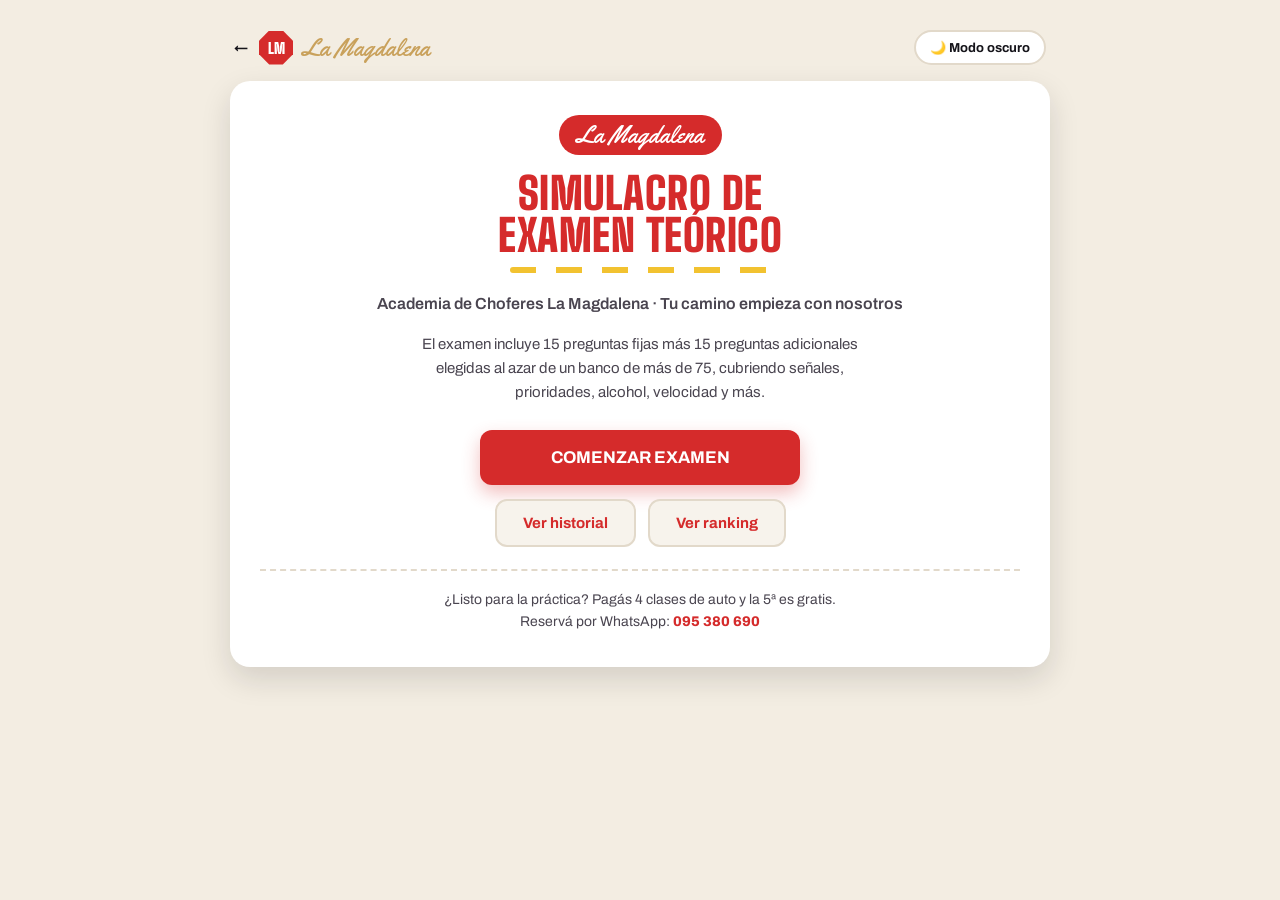
==== simulacro.html @ 5e535779 "Add files via upload" ====
<!DOCTYPE html>
<html lang="es">
<head>
<meta charset="UTF-8">
<meta name="viewport" content="width=device-width, initial-scale=1.0">
<title>Simulacro de Examen Teórico · La Magdalena Academia de Choferes</title>
<link rel="icon" type="image/png" href="assets/images/icono.png">
<link rel="preconnect" href="https://fonts.googleapis.com">
<link rel="preconnect" href="https://fonts.gstatic.com" crossorigin>
<link href="https://fonts.googleapis.com/css2?family=Big+Shoulders+Display:wght@800;900&family=Archivo:wght@400;500;600;700;800&family=Yellowtail&display=swap" rel="stylesheet">
<style>
  :root{
    --azul: #D52B2B;          /* color principal (rojo PARE La Magdalena) */
    --azul-oscuro: #A81F22;
    --amarillo: #F2C230;
    --dorado: #C9A15B;
    --fondo: #F3EDE2;
    --tarjeta: #ffffff;
    --gris-claro: #F7F3EC;
    --gris-medio: #E2D9CA;
    --texto: #15141A;
    --texto-suave: #4A4550;
    --verde: #1a8a4f;
    --verde-bg: #e6f6ec;
    --rojo: #c0262b;
    --rojo-bg: #fdeaea;
    --sombra: 0 12px 30px rgba(21,20,26,0.14);
    --radio: 20px;
    --transicion: all .3s ease;
  }

  body.oscuro{
    --azul: #F2C230;
    --azul-oscuro: #FFD65A;
    --fondo: #15141A;
    --tarjeta: #201F26;
    --gris-claro: #2A2930;
    --gris-medio: #3A3842;
    --texto: #F3EDE2;
    --texto-suave: #BDB5A8;
    --verde: #3fcf86;
    --verde-bg: #14301f;
    --rojo: #ef6b6e;
    --rojo-bg: #3a1a1c;
    --sombra: 0 12px 30px rgba(0,0,0,0.5);
  }
  body.oscuro .btn-primario, body.oscuro .opcion.seleccionada .letra, body.oscuro .logo-academia{ color:#15141A; }

  *{ margin:0; padding:0; box-sizing:border-box; font-family:'Archivo', 'Helvetica Neue', Arial, sans-serif; }

  body{
    background: var(--fondo);
    color: var(--texto);
    min-height:100vh;
    display:flex;
    justify-content:center;
    padding: 20px;
    transition: background .3s ease, color .3s ease;
  }

  .app{ width:100%; max-width: 820px; margin-top: 10px; }

  .barra-superior{
    display:flex;
    justify-content:space-between;
    align-items:center;
    margin-bottom: 16px;
    padding: 0 4px;
  }
  .marca{
    font-weight: 800;
    color: var(--azul);
    font-size: 14px;
    letter-spacing: 1px;
  }
  .btn-tema{
    background: var(--tarjeta);
    border: 2px solid var(--gris-medio);
    color: var(--texto);
    border-radius: 30px;
    padding: 8px 14px;
    cursor:pointer;
    font-size: 13px;
    font-weight: 700;
    transition: var(--transicion);
  }
  .btn-tema:hover{ border-color: var(--azul); }

  .pantalla{ display:none; animation: fadeIn .4s ease; }
  .pantalla.activa{ display:block; }
  @keyframes fadeIn{ from{opacity:0; transform:translateY(10px);} to{opacity:1; transform:translateY(0);} }

  .tarjeta{
    background: var(--tarjeta);
    border-radius: var(--radio);
    box-shadow: var(--sombra);
    padding: 34px 30px;
    transition: var(--transicion);
    margin-bottom: 18px;
  }

  /* Inicio */
  .inicio{ text-align:center; }
  .logo-academia{
    display:inline-block;
    background: var(--azul);
    color: #fff;
    font-weight:700;
    font-size: 13px;
    letter-spacing: 1.5px;
    padding: 6px 16px;
    border-radius: 20px;
    margin-bottom: 18px;
  }
  .titulo-principal{ font-size: 26px; font-weight: 800; color: var(--azul); margin-bottom: 6px; }
  .subtitulo{ font-size: 16px; color: var(--texto-suave); margin-bottom: 20px; font-weight:600; }
  .descripcion{ font-size: 15px; color: var(--texto-suave); line-height: 1.6; max-width: 480px; margin: 0 auto 26px auto; }

  .btn{ border:none; cursor:pointer; font-weight:700; border-radius: 12px; transition: var(--transicion); font-size: 15px; }
  .btn-primario{ background: var(--azul); color: #fff; padding: 16px 34px; box-shadow: 0 8px 18px rgba(213,43,43,0.30); }
  .btn-primario:hover{ background: var(--azul-oscuro); transform: translateY(-2px); }
  .btn-primario:disabled{ opacity:.5; cursor:not-allowed; transform:none; }
  .btn-grande{ width: 100%; max-width: 320px; padding: 18px 30px; font-size: 17px; }
  .btn-secundario{ background: var(--gris-claro); color: var(--azul); padding: 14px 26px; border: 2px solid var(--gris-medio); }
  .btn-secundario:hover{ background: var(--gris-medio); }
  .fila-botones{ display:flex; flex-wrap:wrap; gap:12px; justify-content:center; margin-top: 6px; }

  /* Examen */
  .header-examen{ display:flex; justify-content:space-between; align-items:center; margin-bottom: 16px; flex-wrap: wrap; gap: 10px; }
  .contador-pregunta{ font-weight: 700; color: var(--azul); font-size: 15px; }
  .categoria-pregunta{ font-size: 12px; font-weight:700; color: var(--texto-suave); text-transform: uppercase; letter-spacing: .5px; }
  .cronometro{ background: var(--gris-claro); color: var(--azul); font-weight: 800; padding: 8px 16px; border-radius: 10px; font-size: 15px; min-width: 90px; text-align:center; }

  .barra-progreso-contenedor{ width:100%; height: 8px; background: var(--gris-medio); border-radius: 20px; overflow:hidden; margin-bottom: 24px; }
  .barra-progreso{ height:100%; width:0%; background: linear-gradient(90deg, var(--azul), var(--amarillo)); border-radius: 20px; transition: width .4s ease; }

  .imagen-pregunta{
    width: 100%;
    max-width: 220px;
    height: 220px;
    margin: 0 auto 22px auto;
    border-radius: 14px;
    overflow: hidden;
    display:flex;
    align-items:center;
    justify-content:center;
    background: var(--gris-claro);
  }
  .imagen-pregunta img{ width:100%; height:100%; object-fit: contain; padding: 10px; }
  .imagen-no-disponible{
    width:100%; height:100%;
    display:flex; align-items:center; justify-content:center;
    color: var(--texto-suave); font-size: 13px; font-weight:700; text-align:center; padding: 10px;
  }

  .texto-pregunta{ font-size: 19px; font-weight: 700; color: var(--texto); margin-bottom: 22px; line-height: 1.5; }

  .opciones{ display:flex; flex-direction: column; gap: 12px; margin-bottom: 26px; }
  .opcion{
    display:flex; align-items:center; gap: 12px;
    background: var(--gris-claro); border: 2px solid var(--gris-medio);
    border-radius: 12px; padding: 14px 16px; cursor: pointer;
    transition: var(--transicion); font-size: 15px; font-weight: 500;
    color: var(--texto);
  }
  .opcion:hover{ border-color: var(--azul); transform: translateX(3px); }
  .opcion.seleccionada{ border-color: var(--azul); background: var(--verde-bg); box-shadow: 0 4px 10px rgba(213,43,43,0.15); }
  .opcion .letra{
    width: 28px; height: 28px; min-width: 28px; border-radius: 50%;
    background: var(--tarjeta); border: 2px solid var(--gris-medio);
    display:flex; align-items:center; justify-content:center;
    font-weight: 700; font-size: 13px; color: var(--azul);
  }
  .opcion.seleccionada .letra{ background: var(--azul); color: #fff; border-color: var(--azul); }

  .pie-examen{ display:flex; justify-content:space-between; gap: 10px; }

  /* Resultados */
  .resultado-encabezado{ text-align:center; margin-bottom: 26px; }
  .trofeo{ font-size: 60px; margin-bottom: 10px; }
  .resultado-estado{ font-size: 26px; font-weight: 800; padding: 10px 26px; border-radius: 14px; display:inline-block; margin-bottom: 10px; letter-spacing: 1px; }
  .resultado-estado.aprobado{ background: var(--verde-bg); color: var(--verde); }
  .resultado-estado.no-aprobado{ background: var(--rojo-bg); color: var(--rojo); }
  .mensaje-motivador{ color: var(--texto-suave); font-size: 14px; margin-top: 6px; }

  .grid-resultados{ display:grid; grid-template-columns: repeat(2, 1fr); gap: 14px; margin-bottom: 26px; }
  .stat-card{ background: var(--gris-claro); border-radius: 14px; padding: 18px; text-align:center; }
  .stat-valor{ font-size: 26px; font-weight: 800; color: var(--azul); }
  .stat-label{ font-size: 13px; color: var(--texto-suave); margin-top: 4px; font-weight:600; }
  .stat-card.correctas .stat-valor{ color: var(--verde); }
  .stat-card.incorrectas .stat-valor{ color: var(--rojo); }

  .titulo-seccion{ font-size: 19px; font-weight: 800; color: var(--azul); margin-bottom: 16px; text-align:center; }

  /* Categorías */
  .categoria-item{ margin-bottom: 12px; }
  .categoria-fila{ display:flex; justify-content:space-between; font-size: 13px; font-weight:600; margin-bottom: 4px; }
  .categoria-barra-fondo{ width:100%; height: 8px; background: var(--gris-medio); border-radius: 20px; overflow:hidden; }
  .categoria-barra{ height:100%; background: var(--azul); border-radius: 20px; transition: width .5s ease; }

  /* Revisión */
  .revision-item{ border: 2px solid var(--gris-medio); border-radius: 14px; padding: 18px; margin-bottom: 16px; background: var(--tarjeta); }
  .revision-item.correcta{ border-color: var(--verde); background: var(--verde-bg); }
  .revision-item.incorrecta{ border-color: var(--rojo); background: var(--rojo-bg); }
  .revision-numero{ font-size: 12px; font-weight:700; color: var(--texto-suave); margin-bottom: 6px; text-transform:uppercase; }
  .revision-pregunta{ font-weight: 700; margin-bottom: 10px; font-size: 15px; }
  .revision-imagen{ max-width: 140px; max-height: 140px; margin-bottom: 12px; border-radius: 10px; background: var(--gris-claro); }
  .revision-respuesta{ font-size: 14px; margin-bottom: 4px; }
  .revision-explicacion{ font-size: 13px; margin-top: 8px; color: var(--texto-suave); background: rgba(0,0,0,0.03); padding: 10px 12px; border-radius: 10px; }
  .badge-correcta{ color: var(--verde); font-weight: 700; }
  .badge-incorrecta{ color: var(--rojo); font-weight: 700; }

  #seccion-revision, #seccion-historial, #seccion-ranking{ display:none; }
  #seccion-revision.activa, #seccion-historial.activa, #seccion-ranking.activa{ display:block; animation: fadeIn .4s ease; }

  .historial-item, .ranking-item{
    display:flex; justify-content:space-between; align-items:center;
    background: var(--gris-claro); border-radius: 12px; padding: 12px 16px; margin-bottom: 10px; font-size: 14px;
  }
  .ranking-item .puesto{ font-weight:800; color: var(--azul); width: 30px; }
  .historial-item .fecha, .ranking-item .fecha{ color: var(--texto-suave); font-size: 12px; }

  .aviso-guardado{
    background: var(--verde-bg); color: var(--verde); font-weight:700; font-size: 13px;
    padding: 12px 16px; border-radius: 12px; margin-bottom: 18px; text-align:center;
  }

  #canvas-confetti{ position: fixed; top:0; left:0; width:100%; height:100%; pointer-events:none; z-index: 999; }

  @media (max-width: 600px){
    .tarjeta{ padding: 24px 16px; border-radius: 14px; }
    .titulo-principal{ font-size: 21px; }
    .texto-pregunta{ font-size: 17px; }
    .btn-grande{ max-width: 100%; }
  }

  /* ===== Identidad La Magdalena ===== */
  .titulo-principal, .titulo-seccion, .resultado-estado, .stat-valor, .cronometro{ font-family:'Big Shoulders Display', 'Arial Narrow', sans-serif; letter-spacing:.5px; }
  .titulo-principal{ font-size: 44px; line-height:.95; text-transform: uppercase; font-weight:900; }
  .titulo-seccion{ font-size: 26px; text-transform: uppercase; }
  .stat-valor{ font-size: 34px; }
  .marca{ display:inline-flex; align-items:center; gap:10px; color: var(--texto); }
  .marca .octo{ width:34px; height:34px; background:#D52B2B; color:#fff; display:inline-flex; align-items:center; justify-content:center;
    clip-path: polygon(30% 0,70% 0,100% 30%,100% 70%,70% 100%,30% 100%,0 70%,0 30%);
    font-family:'Big Shoulders Display','Arial Narrow',sans-serif; font-weight:900; font-size:15px; letter-spacing:0; }
  .marca .script{ font-family:'Yellowtail', cursive; font-size:24px; font-weight:400; letter-spacing:0; color: var(--dorado); }
  .logo-academia{ font-family:'Yellowtail', cursive; font-size: 24px; letter-spacing: 0; font-weight:400; padding: 4px 18px; }
  .ruta{ height:6px; margin: 10px auto 22px; max-width: 260px; background: repeating-linear-gradient(90deg, var(--amarillo) 0 26px, transparent 26px 46px); border-radius: 3px; }
  .cta-academia{ margin-top: 22px; padding-top: 18px; border-top: 2px dashed var(--gris-medio); font-size: 14px; color: var(--texto-suave); text-align:center; line-height:1.6; }
  .cta-academia a{ color: var(--azul); font-weight: 800; text-decoration:none; }
  @media (max-width: 600px){ .titulo-principal{ font-size: 34px; } }
</style>
</head>
<body>

<canvas id="canvas-confetti"></canvas>

<div class="app">

  <div class="barra-superior">
    <a href="index.html" class="marca" style="text-decoration:none;">← <span class="octo">LM</span><span class="script">La Magdalena</span></a>
    <button class="btn-tema" id="btn-tema">🌙 Modo oscuro</button>
  </div>

  <!-- ============ PANTALLA INICIO ============ -->
  <section id="pantalla-inicio" class="pantalla activa">
    <div class="tarjeta inicio">
      <span class="logo-academia">La Magdalena</span>
      <h1 class="titulo-principal">Simulacro de<br>examen teórico</h1>
      <div class="ruta"></div>
      <p class="subtitulo">Academia de Choferes La Magdalena · Tu camino empieza con nosotros</p>
      <p class="descripcion">
        El examen incluye 15 preguntas fijas más 15 preguntas adicionales elegidas al azar
        de un banco de más de 75, cubriendo señales, prioridades, alcohol, velocidad y más.
      </p>
      <div id="aviso-guardado-contenedor"></div>
      <div class="fila-botones">
        <button class="btn btn-primario btn-grande" id="btn-comenzar">COMENZAR EXAMEN</button>
      </div>
      <div class="fila-botones" style="margin-top:14px;">
        <button class="btn btn-secundario" id="btn-ver-historial">Ver historial</button>
        <button class="btn btn-secundario" id="btn-ver-ranking">Ver ranking</button>
      </div>
      <p class="cta-academia">¿Listo para la práctica? Pagás 4 clases de auto y la 5ª es gratis.<br>
        Reservá por WhatsApp: <a href="https://wa.me/59895380690">095 380 690</a></p>
    </div>

    <div class="tarjeta" id="seccion-historial">
      <h2 class="titulo-seccion">Últimos simulacros</h2>
      <div id="contenedor-historial"></div>
    </div>

    <div class="tarjeta" id="seccion-ranking">
      <h2 class="titulo-seccion">Ranking de puntajes</h2>
      <div id="contenedor-ranking"></div>
    </div>
  </section>

  <!-- ============ PANTALLA EXAMEN ============ -->
  <section id="pantalla-examen" class="pantalla">
    <div class="tarjeta">
      <div class="header-examen">
        <div>
          <div class="contador-pregunta" id="contador-pregunta">Pregunta 1 de 30</div>
          <div class="categoria-pregunta" id="categoria-pregunta">Categoría</div>
        </div>
        <span class="cronometro" id="cronometro">00:00</span>
      </div>

      <div class="barra-progreso-contenedor">
        <div class="barra-progreso" id="barra-progreso"></div>
      </div>

      <div class="imagen-pregunta" id="imagen-pregunta" style="display:none;"></div>

      <p class="texto-pregunta" id="texto-pregunta">Cargando pregunta...</p>

      <div class="opciones" id="contenedor-opciones"></div>

      <div class="pie-examen">
        <button class="btn btn-secundario" id="btn-anterior">ANTERIOR</button>
        <button class="btn btn-primario" id="btn-siguiente">SIGUIENTE</button>
      </div>
    </div>
  </section>

  <!-- ============ PANTALLA RESULTADOS ============ -->
  <section id="pantalla-resultados" class="pantalla">
    <div class="tarjeta">
      <div class="resultado-encabezado">
        <div class="trofeo" id="trofeo" style="display:none;">🏆</div>
        <div class="resultado-estado" id="resultado-estado">APROBADO</div>
        <div class="mensaje-motivador" id="mensaje-motivador"></div>
      </div>

      <div class="grid-resultados">
        <div class="stat-card correctas">
          <div class="stat-valor" id="stat-correctas">0</div>
          <div class="stat-label">Correctas</div>
        </div>
        <div class="stat-card incorrectas">
          <div class="stat-valor" id="stat-incorrectas">0</div>
          <div class="stat-label">Incorrectas</div>
        </div>
        <div class="stat-card">
          <div class="stat-valor" id="stat-porcentaje">0%</div>
          <div class="stat-label">Porcentaje</div>
        </div>
        <div class="stat-card">
          <div class="stat-valor" id="stat-tiempo">00:00</div>
          <div class="stat-label">Tiempo utilizado</div>
        </div>
      </div>

      <h2 class="titulo-seccion">Estadísticas por categoría</h2>
      <div id="contenedor-categorias" style="margin-bottom: 26px;"></div>

      <div class="fila-botones">
        <button class="btn btn-secundario" id="btn-revisar">REVISAR RESPUESTAS</button>
        <button class="btn btn-primario" id="btn-reintentar">REALIZAR OTRO SIMULACRO</button>
      </div>

      <div id="seccion-revision">
        <h2 class="titulo-seccion" style="margin-top:24px;">Revisión de Respuestas</h2>
        <div id="contenedor-revision"></div>
      </div>
    </div>
  </section>

</div>

<script>
/* =========================================================
   ESTRUCTURA DE CADA PREGUNTA (obligatoria para todas):
   {
     id: numero,
     tipo: "fija" | "aleatoria",
     categoria: "texto de la categoría",
     pregunta: "texto de la pregunta",
     imagen: "assets/images/simulacro/nombre.svg" o "" si no tiene,
     opciones: ["", "", "", ""],
     correcta: indice de la opcion correcta,
     explicacion: "por que esa opcion es la correcta"
   }
========================================================= */

/* =========================================================
   PREGUNTAS FIJAS (30) - SIEMPRE APARECEN, EN ESTE ORDEN,
   CON EL TEXTO Y LAS OPCIONES EXACTAS PROVISTAS.
   NO MODIFICAR TEXTO NI OPCIONES NI ORDEN.
========================================================= */
const preguntasFijas = [
  {
    id: 1, tipo: "fija", categoria: "Velocidad",
    pregunta: "La velocidad adecuada de circulación de un vehículo en caso de aglomeración de personas es:",
    imagen: "",
    opciones: [
      "10 km/h",
      "15 km/h",
      "A paso de peatón",
      "Ninguna de las anteriores es correcta"
    ],
    correcta: 2,
    explicacion: "En zonas con aglomeración de personas se debe circular a paso de peatón para evitar accidentes."
  },
  {
    id: 2, tipo: "fija", categoria: "Velocidad",
    pregunta: "En carretera se debe aminorar la marcha en:",
    imagen: "",
    opciones: [
      "Zona urbana y caseríos",
      "Curvas y cruces",
      "Paso de nivel y puentes",
      "Todas las anteriores son correctas"
    ],
    correcta: 3,
    explicacion: "En todos esos casos corresponde reducir la velocidad por el mayor riesgo que implican."
  },
  {
    id: 3, tipo: "fija", categoria: "Luces",
    pregunta: "El color de las luces que proyectan hacia adelante los vehículos pueden ser:",
    imagen: "",
    opciones: [
      "Rojas o blancas",
      "Verdes o amarillas",
      "Amarillas o blancas",
      "Ninguna de las anteriores es correcta"
    ],
    correcta: 2,
    explicacion: "Las luces delanteras reglamentarias son de color blanco o amarillo."
  },
  {
    id: 4, tipo: "fija", categoria: "Luces",
    pregunta: "Ante estas circunstancias: lluvia, atardecer, niebla, humo. ¿Con qué luces deberá circular?",
    imagen: "",
    opciones: [
      "Luces de posición",
      "Luces de corto alcance",
      "Luces de largo alcance",
      "Luz de marcha atrás"
    ],
    correcta: 1,
    explicacion: "En condiciones de baja visibilidad se debe circular con luces de corto alcance (bajas)."
  },
  {
    id: 5, tipo: "fija", categoria: "Seguridad",
    pregunta: "En pavimento mojado nunca se debe circular con el vehículo en punto muerto:",
    imagen: "",
    opciones: [
      "Verdadero",
      "Falso"
    ],
    correcta: 0,
    explicacion: "Circular en punto muerto hace perder el frenado motor y el control del vehículo, sobre todo en pavimento mojado."
  },
  {
    id: 6, tipo: "fija", categoria: "Seguridad",
    pregunta: "Durante la carga de combustible se podrá mantener el motor encendido:",
    imagen: "",
    opciones: [
      "Verdadero",
      "Falso"
    ],
    correcta: 1,
    explicacion: "El motor debe apagarse durante la carga de combustible por riesgo de incendio o explosión."
  },
  {
    id: 7, tipo: "fija", categoria: "Seguridad",
    pregunta: "Al reventar un neumático se debe tomar fuertemente el volante y frenar tan suavemente como le sea posible:",
    imagen: "",
    opciones: [
      "Verdadero",
      "Falso"
    ],
    correcta: 0,
    explicacion: "Sostener firmemente el volante y frenar de forma progresiva evita que el vehículo se desvíe bruscamente tras el reventón."
  },
  {
    id: 8, tipo: "fija", categoria: "Seguridad",
    pregunta: "Usted puede usar la bocina de su vehículo para:",
    imagen: "",
    opciones: [
      "Apurar al que va adelante",
      "Prevenir un incidente/siniestro de tránsito en caso de ser necesario",
      "Avisar que va a estacionar",
      "Siempre, salvo cuando pasa frente a un hospital"
    ],
    correcta: 1,
    explicacion: "La bocina solo debe usarse como recurso excepcional para prevenir un incidente o siniestro de tránsito."
  },
  {
    id: 9, tipo: "fija", categoria: "Seguridad",
    pregunta: "Sólo se puede adelantar a otro vehículo por la derecha si éste está girando o se dispone a girar a la izquierda:",
    imagen: "",
    opciones: [
      "Verdadero",
      "Falso"
    ],
    correcta: 0,
    explicacion: "El adelantamiento por la derecha solo está permitido cuando el vehículo de adelante gira o va a girar a la izquierda."
  },
  {
    id: 10, tipo: "fija", categoria: "Seguridad",
    pregunta: "Para señalizar con el brazo la disminución de velocidad o detención del vehículo se deberá colocar el mismo:",
    imagen: "",
    opciones: [
      "Extendido horizontalmente",
      "En ángulo recto hacia arriba",
      "Extendido hacia abajo",
      "Ninguna de las anteriores es correcta"
    ],
    correcta: 2,
    explicacion: "La señal manual de disminución de velocidad o detención se realiza con el brazo extendido hacia abajo."
  },
  {
    id: 11, tipo: "fija", categoria: "Seguridad",
    pregunta: "El tiempo de reacción del conductor se ve afectado por:",
    imagen: "",
    opciones: [
      "El estado de la ruta",
      "La velocidad a la cual conduce",
      "El cansancio",
      "Los defectos mecánicos del vehículo"
    ],
    correcta: 2,
    explicacion: "El tiempo de reacción es una condición del conductor y se ve directamente afectado por el cansancio."
  },
  {
    id: 12, tipo: "fija", categoria: "Seguridad",
    pregunta: "¿Qué se entiende por distancia de seguridad con el vehículo que circula adelante?",
    imagen: "",
    opciones: [
      "La separación necesaria para poder detenerse sin chocarlo, si frena repentinamente",
      "La distancia recorrida mientras el conductor reacciona",
      "El espacio recorrido desde que se frena hasta detenerse",
      "La separación lateral al adelantar a otro vehículo"
    ],
    correcta: 0,
    explicacion: "Es la separación necesaria para poder detenerse sin chocar al vehículo de adelante si este frena repentinamente."
  },
  {
    id: 13, tipo: "fija", categoria: "Seguridad",
    pregunta: "Si usted está mentalmente incapacitado para conducir, le pueden negar la libreta:",
    imagen: "",
    opciones: [
      "Verdadero",
      "Falso"
    ],
    correcta: 0,
    explicacion: "La aptitud psicofísica es requisito para obtener y mantener la libreta de conducir."
  },
  {
    id: 14, tipo: "fija", categoria: "Seguridad",
    pregunta: "En caso de quedarse sin frenos, cuando el pedal ofrece algo de resistencia, lo correcto es:",
    imagen: "",
    opciones: [
      "Apretar el pedal a fondo",
      "Bombear para recuperar presión en el sistema",
      "Apretar el pedal suavemente",
      "Todas son correctas",
      "La A y B son correctas"
    ],
    correcta: 1,
    explicacion: "Bombear el pedal ayuda a recuperar presión en el sistema de frenos cuando aún ofrece algo de resistencia."
  },
  {
    id: 15, tipo: "fija", categoria: "Seguridad",
    pregunta: "¿Dónde puede usted realizar un cambio de frente en la misma calzada por la que circula?",
    imagen: "",
    opciones: [
      "En las proximidades de puentes",
      "En las proximidades de curvas",
      "En repechos y cruces ferroviarios",
      "En las proximidades de pasos a nivel",
      "Ninguna de las opciones es correcta"
    ],
    correcta: 4,
    explicacion: "No se debe realizar un cambio de frente en ninguna de esas circunstancias, por la falta de visibilidad y el riesgo que implican."
  }
];

/* =========================================================
   PREGUNTAS ALEATORIAS (mínimo 50)
   De aquí se eligen 10 al azar, sin repetir, en cada examen.
   Se agregan siempre DESPUÉS de las 30 fijas (no se mezclan
   entre sí las fijas con las aleatorias).
========================================================= */
const preguntasAleatorias = [
  {
    id: 116, tipo: "aleatoria", categoria: "Conceptos generales",
    pregunta: "La calzada es el tramo de la vía pública destinado preferentemente a:",
    imagen: "",
    opciones: [
      "La circulación en cualquier vehículo",
      "Solamente la circulación de vehículos pesados",
      "La circulación de peatones",
      "Solamente la circulación de vehículos livianos"
    ],
    correcta: 0,
    explicacion: "La calzada está destinada preferentemente a la circulación de cualquier vehículo."
  },
  {
    id: 117, tipo: "aleatoria", categoria: "Conceptos generales",
    pregunta: "Cruce peatonal es:",
    imagen: "",
    opciones: [
      "Parte de la calle habilitada para ser atravesada por los peatones",
      "La senda de seguridad formada por la prolongación (imaginaria o demarcada) del eje de la calzada",
      "Parte de la vereda donde el peatón debe esperar hasta poder cruzar la calle",
      "Ninguna de las anteriores es correcta"
    ],
    correcta: 0,
    explicacion: "El cruce peatonal es la parte de la calle habilitada para que los peatones la atraviesen."
  },
  {
    id: 118, tipo: "aleatoria", categoria: "Conceptos generales",
    pregunta: "Derecho preferente de paso es:",
    imagen: "",
    opciones: [
      "La facultad de un peatón o un conductor de un vehículo para proseguir su marcha",
      "La facultad de un vehículo para no detener la marcha al ingresar a una calle preferencial",
      "La facultad del conductor de un vehículo para cambiar de dirección careciendo de preferencia",
      "Ninguna de las anteriores es correcta"
    ],
    correcta: 0,
    explicacion: "El derecho preferente de paso es la facultad de un peatón o conductor para continuar su marcha con prioridad sobre otro."
  },
  {
    id: 119, tipo: "aleatoria", categoria: "Conceptos generales",
    pregunta: "En un cruce no regulado, ¿qué vehículo tiene el derecho preferente de paso?",
    imagen: "",
    opciones: [
      "El que llega primero al cruce",
      "El que aparece por la derecha",
      "El que aparece por la izquierda",
      "El que llega último al cruce"
    ],
    correcta: 1,
    explicacion: "En un cruce no regulado tiene prioridad el vehículo que aparece por la derecha."
  },
  {
    id: 120, tipo: "aleatoria", categoria: "Conceptos generales",
    pregunta: "Un conductor al enfrentar una señal de CEDA EL PASO deberá:",
    imagen: "",
    opciones: [
      "Detenerse siempre",
      "Seguir su marcha a la misma velocidad",
      "Acelerar",
      "Reducir la velocidad y detenerse si fuera necesario"
    ],
    correcta: 3,
    explicacion: "Ante CEDA EL PASO se debe reducir la velocidad y detenerse únicamente si fuera necesario para ceder el paso."
  },
  {
    id: 121, tipo: "aleatoria", categoria: "Seguridad",
    pregunta: "Aun tomando descansos, se puede conducir por más de 9 horas continuas:",
    imagen: "",
    opciones: [
      "No es recomendable",
      "Solamente si va acompañado"
    ],
    correcta: 0,
    explicacion: "No es recomendable conducir por más de 9 horas continuas, aun tomando descansos, por la fatiga acumulada."
  },
  {
    id: 122, tipo: "aleatoria", categoria: "Seguridad",
    pregunta: "¿Para quién es obligatorio el uso del cinturón de seguridad?",
    imagen: "",
    opciones: [
      "Solo para los ocupantes del asiento trasero del vehículo",
      "Solo para los ocupantes de los asientos delanteros del vehículo",
      "Para todos los ocupantes del vehículo",
      "Ninguna de las anteriores es correcta"
    ],
    correcta: 2,
    explicacion: "El uso del cinturón de seguridad es obligatorio para todos los ocupantes del vehículo."
  },
  {
    id: 123, tipo: "aleatoria", categoria: "Cinturón",
    pregunta: "En caso de incendio o inmersión, el cinturón de seguridad disminuye el riesgo de muerte:",
    imagen: "",
    opciones: [
      "Verdadero",
      "Falso"
    ],
    correcta: 0,
    explicacion: "El cinturón de seguridad mantiene al ocupante consciente y en su posición, lo que disminuye el riesgo de muerte incluso en incendio o inmersión."
  },
  {
    id: 124, tipo: "aleatoria", categoria: "Conceptos generales",
    pregunta: "Antes de empezar a pasar al vehículo que circula delante de usted deberá:",
    imagen: "",
    opciones: [
      "Mirar por el espejo retrovisor y encender el señalero",
      "Tocar bocina",
      "Hacer cambio de luces",
      "Colocarse en la senda derecha y encender el señalero"
    ],
    correcta: 0,
    explicacion: "Antes de adelantar se debe mirar por el espejo retrovisor y encender el señalero."
  },
  {
    id: 125, tipo: "aleatoria", categoria: "Conceptos generales",
    pregunta: "¿Qué debe hacer usted cuando otro vehículo lo está adelantando?",
    imagen: "",
    opciones: [
      "Mantener la velocidad o disminuirla",
      "Encender las luces",
      "Frenar bruscamente",
      "Aumentar la velocidad"
    ],
    correcta: 0,
    explicacion: "Cuando otro vehículo lo está adelantando, debe mantener su velocidad o disminuirla, nunca acelerar."
  },
  {
    id: 126, tipo: "aleatoria", categoria: "Alcohol",
    pregunta: "Las bebidas alcohólicas tomadas junto con algunos antialérgicos disminuyen la capacidad de conducir:",
    imagen: "",
    opciones: [
      "Verdadero",
      "Falso"
    ],
    correcta: 0,
    explicacion: "La combinación de alcohol con antialérgicos (u otros medicamentos) potencia sus efectos depresores y reduce la capacidad de reacción al conducir."
  },
  {
    id: 127, tipo: "aleatoria", categoria: "Alcohol",
    pregunta: "Para reducir los efectos del alcohol en la sangre, al momento de asumir la conducción de cualquier vehículo debemos:",
    imagen: "",
    opciones: [
      "Beber café, es importante para despejarnos",
      "Consumir chocolate, nos activa",
      "Tomar un baño frío, previo a conducir",
      "Ninguna es correcta"
    ],
    correcta: 3,
    explicacion: "Ninguno de esos remedios caseros reduce realmente los efectos del alcohol; solo el paso del tiempo lo hace."
  },
  {
    id: 128, tipo: "aleatoria", categoria: "Conceptos generales",
    pregunta: "¿Qué debe hacer un conductor al estacionar un vehículo motorizado?",
    imagen: "",
    opciones: [
      "Detener el motor del vehículo",
      "Dejar el coche en primera",
      "Aplicar freno de mano",
      "Respuestas A y C son correctas"
    ],
    correcta: 3,
    explicacion: "Al estacionar corresponde detener el motor y aplicar el freno de mano."
  },
  {
    id: 129, tipo: "aleatoria", categoria: "Estacionamiento",
    pregunta: "Está terminantemente prohibido estacionar:",
    imagen: "",
    opciones: [
      "En la mitad de la cuadra",
      "En la acera derecha de las calles de doble sentido",
      "A menos de 10 metros de una señal de \"PARE\" o \"CEDA EL PASO\"",
      "En los canteros centrales",
      "Las respuestas C y D son correctas"
    ],
    correcta: 4,
    explicacion: "Está prohibido estacionar a menos de 10 metros de una señal de PARE o CEDA EL PASO, y en los canteros centrales."
  },
  {
    id: 130, tipo: "aleatoria", categoria: "Conceptos generales",
    pregunta: "Un conductor se aproxima a una esquina con semáforos y tránsito intenso. La luz que enfrenta está en verde, pero en el centro de la calzada hay un inspector canalizando la circulación, ubicado de frente al vehículo y con un brazo en alto. ¿Qué debe hacer el conductor?",
    imagen: "",
    opciones: [
      "Continuar la marcha porque el semáforo está en verde",
      "Detenerse y obedecer la indicación del inspector",
      "Reducir la velocidad y girar a la derecha inmediatamente"
    ],
    correcta: 1,
    explicacion: "La indicación de un inspector de tránsito prevalece sobre la señal del semáforo."
  },
  {
    id: 131, tipo: "aleatoria", categoria: "Señales reglamentarias",
    pregunta: "¿Qué indica esta señal?",
    imagen: "assets/images/simulacro/pare.jpg",
    opciones: [
      "Detención total y obligatoria antes de continuar la marcha",
      "Reducir la velocidad",
      "Ceder el paso sin detenerse",
      "Prohibido girar"
    ],
    correcta: 0,
    explicacion: "La señal PARE exige detención total y obligatoria antes de continuar la marcha."
  },
  {
    id: 132, tipo: "aleatoria", categoria: "Señales preventivas",
    pregunta: "¿Qué significa esta señal?",
    imagen: "assets/images/simulacro/curva-izquierda.jpg",
    opciones: [
      "Próxima curva a la izquierda",
      "Obligación de giro a la derecha",
      "Próxima curva a la derecha",
      "Ninguna es correcta"
    ],
    correcta: 0,
    explicacion: "Esta señal preventiva anticipa una próxima curva a la izquierda."
  },
  {
    id: 133, tipo: "aleatoria", categoria: "Señales preventivas",
    pregunta: "La siguiente señal corresponde a una señal de tipo preventiva, que indica:",
    imagen: "assets/images/simulacro/paso-a-nivel.jpg",
    opciones: [
      "Cruce de caminos en ruta",
      "Detención solo en banquina",
      "Bifurcación de caminos",
      "Paso a nivel con barreras"
    ],
    correcta: 3,
    explicacion: "Esta señal preventiva anticipa un paso a nivel con barreras (cruce ferroviario)."
  },
  {
    id: 134, tipo: "aleatoria", categoria: "Conceptos generales",
    pregunta: "La distancia de seguridad en carretera es aquella que permite ver al conductor las ruedas traseras del vehículo que va adelante:",
    imagen: "",
    opciones: [
      "Verdadero",
      "Falso"
    ],
    correcta: 1,
    explicacion: "La distancia de seguridad no se define por poder ver las ruedas traseras, sino por poder detenerse a tiempo."
  },
  {
    id: 135, tipo: "aleatoria", categoria: "Conceptos generales",
    pregunta: "En un cruce no regulado, ¿qué vehículo deberá ceder el derecho preferente de paso?",
    imagen: "",
    opciones: [
      "El que llega primero al cruce",
      "El que aparece por la derecha",
      "El que aparece por la izquierda",
      "El que llega último al cruce"
    ],
    correcta: 2,
    explicacion: "En un cruce no regulado, el vehículo que aparece por la izquierda debe ceder el paso al que viene por la derecha."
  },
  {
    id: 136, tipo: "aleatoria", categoria: "Velocidad",
    pregunta: "¿De qué factores depende la elección de una velocidad adecuada?",
    imagen: "",
    opciones: [
      "Del límite máximo de velocidad permitida",
      "De las condiciones del tránsito, la vía, el estado del tiempo, y del propio conductor",
      "Únicamente de la experiencia de quien conduce",
      "De la velocidad que mantenga el vehículo de adelante"
    ],
    correcta: 1,
    explicacion: "La velocidad adecuada depende de las condiciones del tránsito, la vía, el estado del tiempo y del propio conductor, no solo del límite máximo."
  },
  {
    id: 137, tipo: "aleatoria", categoria: "Conceptos generales",
    pregunta: "¿Cómo actúa el sistema ABS durante una frenada de emergencia?",
    imagen: "",
    opciones: [
      "Bloquea las ruedas para detener el vehículo inmediatamente",
      "Regula automáticamente la presión de frenado para evitar que las ruedas se bloqueen y ayudar a mantener el control de la dirección",
      "Acciona únicamente los frenos de las ruedas traseras",
      "Interrumpe completamente el frenado hasta que el conductor vuelva a pisar el pedal"
    ],
    correcta: 1,
    explicacion: "El ABS regula automáticamente la presión de frenado para evitar el bloqueo de las ruedas y mantener el control de la dirección."
  },
  {
    id: 138, tipo: "aleatoria", categoria: "Niños",
    pregunta: "¿Cuál es la edad mínima para poder viajar en el asiento delantero de un vehículo?",
    imagen: "",
    opciones: [
      "1 año",
      "6 años",
      "12 años",
      "Ninguna de las anteriores"
    ],
    correcta: 2,
    explicacion: "Los menores de 12 años deben viajar en el asiento trasero; recién a partir de esa edad pueden hacerlo en el asiento delantero."
  },
  {
    id: 139, tipo: "aleatoria", categoria: "Señales informativas",
    pregunta: "Las señales informativas se caracterizan por:",
    imagen: "",
    opciones: [
      "Guiar al conductor sobre rutas, servicios y lugares de interés",
      "Imponer una prohibición",
      "Advertir sobre un peligro inmediato",
      "Indicar siempre un límite de velocidad"
    ],
    correcta: 0,
    explicacion: "Las señales informativas guían al conductor sobre rutas, servicios y lugares de interés."
  },
  {
    id: 140, tipo: "aleatoria", categoria: "Velocidad",
    pregunta: "Por norma general la velocidad máxima permitida para circular en carretera es:",
    imagen: "",
    opciones: [
      "80 km/h",
      "60 km/h",
      "90 km/h",
      "Ninguna es correcta"
    ],
    correcta: 2,
    explicacion: "Por norma general, la velocidad máxima permitida para circular en carretera es de 90 km/h."
  },
  {
    id: 141, tipo: "aleatoria", categoria: "Señales informativas",
    pregunta: "¿Qué tipo de señal es la que indica un teléfono de emergencia en la ruta?",
    imagen: "",
    opciones: [
      "Informativa",
      "Reglamentaria",
      "Preventiva",
      "Ninguna es correcta"
    ],
    correcta: 0,
    explicacion: "Las señales que indican servicios, como un teléfono de emergencia, son de tipo informativa."
  },
  {
    id: 142, tipo: "aleatoria", categoria: "Conceptos generales",
    pregunta: "Cuando los neumáticos tienen poca presión de aire, se ahorra combustible:",
    imagen: "",
    opciones: [
      "Verdadero",
      "Falso"
    ],
    correcta: 1,
    explicacion: "Los neumáticos con poca presión aumentan el consumo de combustible y el desgaste, además de ser peligrosos."
  },
  {
    id: 143, tipo: "aleatoria", categoria: "Semáforos",
    pregunta: "Si el semáforo está en amarillo intermitente, el conductor debe:",
    imagen: "",
    opciones: [
      "Avanzar con precaución respetando las prioridades del cruce",
      "Detenerse siempre en forma obligatoria",
      "Acelerar para cruzar antes de que cambie",
      "Ignorar la señal, pues el semáforo está fuera de funcionamiento."
    ],
    correcta: 0,
    explicacion: "El amarillo intermitente indica avanzar con precaución, respetando las prioridades del cruce."
  },
  {
    id: 144, tipo: "aleatoria", categoria: "Conceptos generales",
    pregunta: "La distancia de reacción es el espacio que recorre el vehículo desde que el conductor percibe un peligro hasta que comienza a actuar:",
    imagen: "",
    opciones: [
      "Verdadero",
      "Falso"
    ],
    correcta: 0,
    explicacion: "La distancia de reacción es efectivamente el espacio recorrido desde que se percibe el peligro hasta que se comienza a actuar."
  },
  {
    id: 145, tipo: "aleatoria", categoria: "Conceptos generales",
    pregunta: "Ante un vehículo de emergencia con sirena y luces activadas, los demás conductores deben:",
    imagen: "",
    opciones: [
      "Ceder el paso y facilitar su circulación",
      "Mantener su velocidad normal",
      "Detenerse en el acto sin importar el lugar",
      "Adelantarlo para despejar la vía"
    ],
    correcta: 0,
    explicacion: "Ante un vehículo de emergencia con sirena y luces activadas se debe ceder el paso y facilitar su circulación."
  },
  {
    id: 146, tipo: "aleatoria", categoria: "Semáforos",
    pregunta: "La luz amarilla continua en un semáforo indica:",
    imagen: "",
    opciones: [
      "Advierte al conductor que deberá tomar las precauciones necesarias para detenerse a menos que se encuentre en una zona de cruce",
      "Vía libre para acelerar",
      "Detención total inmediata",
      "Cambio de sentido habilitado"
    ],
    correcta: 0,
    explicacion: "La luz amarilla continua advierte que debe prepararse para detenerse, salvo que ya se encuentre dentro de la zona de cruce."
  },
  {
    id: 147, tipo: "aleatoria", categoria: "Semáforos",
    pregunta: "Una luz roja intermitente en un semáforo equivale a:",
    imagen: "",
    opciones: [
      "Una señal de PARE",
      "Una señal de CEDA EL PASO",
      "Continuar la marcha, el semáforo está averiado",
      "Prohibido circular en esa calle todo el día"
    ],
    correcta: 0,
    explicacion: "Una luz roja intermitente equivale a una señal de PARE: detención obligatoria antes de continuar."
  },
  {
    id: 148, tipo: "aleatoria", categoria: "Señales preventivas",
    pregunta: "La siguiente señal advierte:",
    imagen: "assets/images/simulacro/calzada-resbaladiza.jpg",
    opciones: [
      "Camino sinuoso",
      "Calzada resbaladiza",
      "Prohibido conducir en zig-zag",
      "Próximas curvas y contra curvas"
    ],
    correcta: 1,
    explicacion: "Esta señal preventiva advierte que la calzada puede estar resbaladiza."
  },
  {
    id: 149, tipo: "aleatoria", categoria: "Semáforos",
    pregunta: "Si el semáforo está apagado, fuera de servicio, sin exhibir luz alguna, el cruce se debe tratar como:",
    imagen: "",
    opciones: [
      "Un cruce no regulado, respetando la prioridad de la derecha",
      "Una vía totalmente libre sin restricciones, avanza el que llega primero",
      "Un cruce prohibido para todos los vehículos, excepto para los peatones",
      "Una zona de detención total obligatoria"
    ],
    correcta: 0,
    explicacion: "Con el semáforo apagado, el cruce se trata como no regulado, respetando la prioridad de la derecha."
  },
  {
    id: 150, tipo: "aleatoria", categoria: "Alcohol",
    pregunta: "El límite de alcoholemia permitido para conducir en Uruguay es:",
    imagen: "",
    opciones: [
      "0 (cero), no se permite ningún nivel de alcohol",
      "0,3 g/l de sangre para mayores de 21 años",
      "Sólo 0 (cero), si es conductor profesional",
      "Todas son correctas"
    ],
    correcta: 0,
    explicacion: "En Uruguay la normativa de tránsito establece tolerancia cero: el límite de alcoholemia permitido para conducir es 0 (cero)."
  },
  {
    id: 151, tipo: "aleatoria", categoria: "Alcohol",
    pregunta: "Conducir bajo los efectos del alcohol principalmente:",
    imagen: "",
    opciones: [
      "Reduce los reflejos y la capacidad de reacción",
      "Mejora la concentración del conductor experimentado",
      "Disminuye la percepción de la velocidad",
      "Sólo afecta a conductores nuevos"
    ],
    correcta: 0,
    explicacion: "El alcohol reduce los reflejos y la capacidad de reacción del conductor, sin importar su experiencia."
  },
  {
    id: 152, tipo: "aleatoria", categoria: "Alcohol",
    pregunta: "El alcohol se elimina del organismo:",
    imagen: "",
    opciones: [
      "De forma gradual con el paso de las horas, no con remedios caseros",
      "Instantáneamente al tomar café",
      "Con una ducha fría",
      "Durmiendo 4 horas"
    ],
    correcta: 0,
    explicacion: "El alcohol se elimina de forma gradual con el paso de las horas; ningún remedio casero acelera este proceso."
  },
  {
    id: 153, tipo: "aleatoria", categoria: "Alcohol",
    pregunta: "El alcohol afecta el tiempo de reacción del conductor porque:",
    imagen: "",
    opciones: [
      "Actúa como depresor del sistema nervioso central",
      "Mejora la visión nocturna",
      "Aumenta la atención sobre el entorno",
      "No tiene relación con el sistema nervioso"
    ],
    correcta: 0,
    explicacion: "El alcohol actúa como depresor del sistema nervioso central, afectando el tiempo de reacción."
  },
  {
    id: 154, tipo: "aleatoria", categoria: "THC",
    pregunta: "Conducir bajo los efectos del THC (marihuana):",
    imagen: "",
    opciones: [
      "Está prohibido y afecta la atención y los reflejos",
      "Está permitido si se conduce despacio",
      "Solo está prohibido de noche",
      "Mejora la concentración al volante"
    ],
    correcta: 0,
    explicacion: "Conducir bajo los efectos del THC está prohibido, ya que afecta la atención y los reflejos."
  },
  {
    id: 155, tipo: "aleatoria", categoria: "THC",
    pregunta: "Combinar alcohol y THC antes de conducir:",
    imagen: "",
    opciones: [
      "Potencia los efectos negativos sobre la conducción",
      "Anula los efectos de ambas sustancias",
      "Es seguro si se espera una hora",
      "No afecta el tiempo de reacción"
    ],
    correcta: 0,
    explicacion: "Combinar alcohol y THC potencia los efectos negativos sobre la conducción."
  },
  {
    id: 156, tipo: "aleatoria", categoria: "THC",
    pregunta: "El THC puede permanecer detectable en el organismo:",
    imagen: "",
    opciones: [
      "Durante varias horas o incluso días, según el consumo",
      "Solo durante 10 minutos",
      "Nunca es detectable en controles",
      "Únicamente si se fuma en el vehículo"
    ],
    correcta: 0,
    explicacion: "El THC puede permanecer detectable durante varias horas o incluso días, según el consumo."
  },
  {
    id: 157, tipo: "aleatoria", categoria: "Conceptos generales",
    pregunta: "Si un vehículo comienza a adelantar al suyo, y usted desea rebasar al que va delante, usted:",
    imagen: "",
    opciones: [
      "Puede hacerlo, si lo hace rápidamente",
      "Puede hacerlo porque el que lo rebasa lo hace por la izquierda.",
      "No puede iniciar el adelantamiento",
      "No puede hacerlo porque olvidó encender las balizas"
    ],
    correcta: 2,
    explicacion: "Si otro vehículo ya lo está adelantando, usted no puede iniciar a la vez un adelantamiento al que va delante."
  },
  {
    id: 158, tipo: "aleatoria", categoria: "Señales reglamentarias",
    pregunta: "¿Qué significa esta señal?",
    imagen: "assets/images/simulacro/ancho-maximo.jpg",
    opciones: [
      "Altura máxima permitida",
      "Peso máximo permitido",
      "Ancho máximo permitido"
    ],
    correcta: 2,
    explicacion: "Esta señal reglamentaria indica el ancho máximo permitido para circular."
  },
  {
    id: 159, tipo: "aleatoria", categoria: "Conceptos generales",
    pregunta: "Si vas por una carretera de doble sentido de circulación y la primera línea a su izquierda es continua, ello indica que:",
    imagen: "",
    opciones: [
      "Está prohibido adelantar",
      "Se permite adelantar con precaución",
      "Acelerar y adelantar lo antes posible",
      "No adelantar, próximamente animales en la ruta"
    ],
    correcta: 0,
    explicacion: "Una línea continua en el centro de la calzada indica que está prohibido adelantar."
  },
  {
    id: 160, tipo: "aleatoria", categoria: "Conceptos generales",
    pregunta: "Adelantar utilizando la banquina o el arcén:",
    imagen: "",
    opciones: [
      "Está prohibido por el riesgo que implica",
      "Está permitido si hay espacio suficiente",
      "Es obligatorio en rutas con mucho tránsito",
      "Solo lo pueden hacer los camiones, ya que tienen buena visibilidad"
    ],
    correcta: 0,
    explicacion: "Adelantar utilizando la banquina o el arcén está prohibido por el riesgo que implica."
  },
  {
    id: 161, tipo: "aleatoria", categoria: "Conceptos generales",
    pregunta: "¿Qué son los puntos ciegos de un vehículo?:",
    imagen: "",
    opciones: [
      "Zonas que el conductor no puede ver directamente ni mediante los espejos, debido a la propia estructura del vehículo",
      "Lugares de la vía con poca iluminación",
      "Sectores donde está prohibido estacionar",
      "Áreas visibles únicamente durante la noche"
    ],
    correcta: 0,
    explicacion: "Los puntos ciegos son zonas que el conductor no puede ver ni directamente ni mediante los espejos."
  },
  {
    id: 162, tipo: "aleatoria", categoria: "Estacionamiento",
    pregunta: "¿Se puede estacionar unos minutos sobre una zona señalizada para personas con discapacidad?",
    imagen: "",
    opciones: [
      "No, está terminantemente prohibido",
      "Sí, por unos minutos",
      "Sí, si no hay otro lugar disponible",
      "Solo de noche"
    ],
    correcta: 0,
    explicacion: "Está terminantemente prohibido estacionar sobre una zona señalizada para personas con discapacidad, aun por unos minutos."
  },
  {
    id: 163, tipo: "aleatoria", categoria: "Estacionamiento",
    pregunta: "Estacionar frente a la entrada de un garaje:",
    imagen: "",
    opciones: [
      "Está prohibido",
      "Está permitido si es por poco tiempo",
      "Solo está prohibido de noche",
      "Está permitido los fines de semana"
    ],
    correcta: 0,
    explicacion: "Estacionar frente a la entrada de un garaje está prohibido."
  },
  {
    id: 164, tipo: "aleatoria", categoria: "Estacionamiento",
    pregunta: "Estacionar en doble fila:",
    imagen: "",
    opciones: [
      "Está prohibido porque obstruye la circulación",
      "Está permitido por unos minutos",
      "Es obligatorio en zonas congestionadas",
      "Solo lo pueden hacer los taxis"
    ],
    correcta: 0,
    explicacion: "Estacionar en doble fila está prohibido porque obstruye la circulación."
  },
  {
    id: 165, tipo: "aleatoria", categoria: "Luces",
    pregunta: "El uso de luces largas dentro de zonas urbanas iluminadas:",
    imagen: "",
    opciones: [
      "Debe evitarse para no encandilar a otros conductores",
      "Es obligatorio siempre",
      "Mejora la visibilidad sin ningún inconveniente",
      "Solo se puede usar de día"
    ],
    correcta: 0,
    explicacion: "El uso de luces largas en zonas urbanas iluminadas debe evitarse para no encandilar a otros conductores."
  },
  {
    id: 166, tipo: "aleatoria", categoria: "Luces",
    pregunta: "Las luces de giro deben encenderse obligatoriamente:",
    imagen: "",
    opciones: [
      "Con anticipación suficiente antes de girar o cambiar de carril",
      "Justo en el instante de girar",
      "Solo si hay otros vehículos cerca",
      "Únicamente de noche"
    ],
    correcta: 0,
    explicacion: "Las luces de giro deben encenderse con anticipación suficiente antes de girar o cambiar de carril."
  },
  {
    id: 167, tipo: "aleatoria", categoria: "Luces",
    pregunta: "Ante la existencia de neblina debo circular con las balizas (luces de emergencia) encendidas:",
    imagen: "",
    opciones: [
      "Verdadero",
      "Falso"
    ],
    correcta: 1,
    explicacion: "Ante neblina se debe circular con luces bajas o antiniebla, no con las balizas encendidas mientras el vehículo está en movimiento."
  },
  {
    id: 168, tipo: "aleatoria", categoria: "Señales reglamentarias",
    pregunta: "¿Cuál de estos grupos está compuesto únicamente por señales reglamentarias?",
    imagen: "",
    opciones: [
      "PARE - CEDA EL PASO - PROHIBIDO GIRAR A LA DERECHA",
      "Próxima curva peligrosa a la izquierda, Cruce de peatones, Proximidad de puente angosto",
      "Hospital - Aeropuerto - Destino"
    ],
    correcta: 0,
    explicacion: "PARE, CEDA EL PASO y PROHIBIDO GIRAR son señales reglamentarias; las otras opciones combinan señales preventivas o informativas."
  },
  {
    id: 169, tipo: "aleatoria", categoria: "Niños",
    pregunta: "¿Qué debe tenerse en cuenta para elegir un sistema de Retención Infantil y saber cuándo cambiarlo?",
    imagen: "",
    opciones: [
      "Solamente la edad del niño",
      "Únicamente el espacio disponible del vehículo.",
      "La edad, el peso y la talla del niño, respetando los límites indicados por el fabricante y utilizando un sistema certificado",
      "Solamente la duración habitual de los viajes"
    ],
    correcta: 2,
    explicacion: "Se debe considerar la edad, el peso y la talla del niño, respetando los límites del fabricante y usando un sistema certificado."
  },
  {
    id: 170, tipo: "aleatoria", categoria: "Niños",
    pregunta: "Una persona embarazada, al viajar en un vehículo:",
    imagen: "",
    opciones: [
      "Debe usar el cinturón de seguridad correctamente colocado",
      "No debe usar el cinturón bajo ninguna circunstancia",
      "Solo debe usar el cinturón en rutas",
      "Puede prescindir del cinturón en la ciudad"
    ],
    correcta: 0,
    explicacion: "Una persona embarazada debe usar el cinturón de seguridad correctamente colocado."
  },
  {
    id: 171, tipo: "aleatoria", categoria: "Conceptos generales",
    pregunta: "A 60 km/h la visión lateral:",
    imagen: "",
    opciones: [
      "No se altera",
      "Disminuye un 25 %",
      "Disminuye un 50%",
      "Se reduce a visión tubo"
    ],
    correcta: 3,
    explicacion: "A mayor velocidad, el campo visual se reduce considerablemente, llegando a una visión tipo tubo."
  },
  {
    id: 172, tipo: "aleatoria", categoria: "Conceptos generales",
    pregunta: "Con el coche cargado:",
    imagen: "",
    opciones: [
      "La aceleración será más fácil",
      "Las distancias para detenerse serán mayores",
      "Necesitará menor distancia para adelantar y detenerse",
      "Todas las anteriores son incorrectas"
    ],
    correcta: 1,
    explicacion: "Con el vehículo cargado aumenta su peso, por lo que las distancias necesarias para detenerse serán mayores."
  },
  {
    id: 173, tipo: "aleatoria", categoria: "Conceptos generales",
    pregunta: "El denominado hidroplaneamiento o aquaplaning es cuando se forma una película de agua entre el pavimento y el neumático haciendo que se pierda el control del vehículo:",
    imagen: "",
    opciones: [
      "Verdadero",
      "Falso"
    ],
    correcta: 0,
    explicacion: "El hidroplaneamiento (aquaplaning) ocurre cuando una capa de agua se interpone entre el neumático y el pavimento, haciendo que el vehículo pierda adherencia y control."
  },
  {
    id: 174, tipo: "aleatoria", categoria: "Niños",
    pregunta: "En Uruguay, el uso del Sistema de Retención Infantil (SRI) es:",
    imagen: "",
    opciones: [
      "Obligatorio solamente para menores de 4 años",
      "Obligatorio para niños hasta 12 años y para adolescentes hasta los 18 años que midan menos de 1,50 m utilizando el sistema adecuado a su edad, peso y talla",
      "Opcional cuando viajan en el asiento trasero"
    ],
    correcta: 1,
    explicacion: "En Uruguay el SRI es obligatorio para niños hasta 12 años y adolescentes de hasta 18 años que midan menos de 1,50 m."
  },
  {
    id: 175, tipo: "aleatoria", categoria: "Niños",
    pregunta: "Al bajar a un niño de un vehículo estacionado en la vía pública, se recomienda:",
    imagen: "",
    opciones: [
      "Bajarlo por el lado de la vereda, nunca por el lado del tránsito",
      "Bajarlo siempre por el lado de la calzada",
      "Dejarlo bajar solo sin supervisión",
      "No tiene importancia por qué lado baja"
    ],
    correcta: 0,
    explicacion: "Se recomienda bajar al niño siempre por el lado de la vereda, nunca por el lado del tránsito."
  },
  {
    id: 176, tipo: "aleatoria", categoria: "Conceptos generales",
    pregunta: "Los funcionarios del cuerpo de inspectores de tránsito no están facultados para modificar las preferencias establecidas o los sentidos de circulación:",
    imagen: "",
    opciones: [
      "Verdadero",
      "Falso"
    ],
    correcta: 1,
    explicacion: "Los inspectores de tránsito sí están facultados para modificar puntualmente las preferencias o los sentidos de circulación cuando la situación lo requiere."
  },
  {
    id: 177, tipo: "aleatoria", categoria: "Conceptos generales",
    pregunta: "¿Cuándo se deben regular los espejos retrovisores?",
    imagen: "",
    opciones: [
      "Con el vehículo en marcha, en una recta y en plano",
      "Antes de encender el motor del vehículo, y después de haber regulado el asiento y el respaldo",
      "No es necesario regularlos"
    ],
    correcta: 1,
    explicacion: "Los espejos retrovisores deben regularse antes de encender el motor, luego de ajustar el asiento y el respaldo."
  },
  {
    id: 178, tipo: "aleatoria", categoria: "Seguridad",
    pregunta: "Para enfrentarse a futuras emergencias un conductor prudente debe tener en su vehículo:",
    imagen: "",
    opciones: [
      "Un extintor",
      "Dos balizas o triángulos",
      "Un manual de funcionamiento del motor",
      "Juegos para entretener niños si viajan con ellos",
      "Las respuestas A, B, y D son correctas"
    ],
    correcta: 4,
    explicacion: "Un extintor, balizas o triángulos, y elementos para entretener a los niños son parte de lo recomendable ante una emergencia."
  },
  {
    id: 179, tipo: "aleatoria", categoria: "Cinturón",
    pregunta: "¿Cuál es la afirmación correcta sobre el cinturón de seguridad y el airbag?",
    imagen: "",
    opciones: [
      "El airbag sustituye al cinturón de seguridad",
      "El cinturón de seguridad solamente es necesario si el vehículo no tiene airbag",
      "Son sistemas complementarios: el cinturón sujeta al ocupante y el airbag ayuda a amortiguar el impacto",
      "El airbag ofrece la misma protección, aunque no se utilice el cinturón"
    ],
    correcta: 2,
    explicacion: "El cinturón y el airbag son sistemas complementarios: el cinturón sujeta al ocupante y el airbag ayuda a amortiguar el impacto."
  },
  {
    id: 180, tipo: "aleatoria", categoria: "Motocicletas",
    pregunta: "El uso del casco certificado para conductor y acompañante de motocicletas es:",
    imagen: "",
    opciones: [
      "Obligatorio en todo momento",
      "Opcional dentro de la ciudad",
      "Solo obligatorio en rutas",
      "Solo obligatorio de noche"
    ],
    correcta: 0,
    explicacion: "El uso del casco certificado es obligatorio en todo momento para conductor y acompañante."
  },
  {
    id: 181, tipo: "aleatoria", categoria: "Motocicletas",
    pregunta: "¿Un casco debidamente certificado brinda la protección necesaria, aunque quede algo holgado, siempre que esté abrochado?",
    imagen: "",
    opciones: [
      "Verdadero",
      "Falso"
    ],
    correcta: 1,
    explicacion: "El casco debe quedar bien ajustado, no holgado, para brindar la protección necesaria aunque esté abrochado."
  },
  {
    id: 182, tipo: "aleatoria", categoria: "Motocicletas",
    pregunta: "¿Por qué la ley obliga a motociclistas y ciclistas a usar chalecos retrorreflectivos?",
    imagen: "",
    opciones: [
      "Para que sean vistos con mayor facilidad por los demás conductores",
      "Para que puedan ver mejor la vía",
      "Para sustituir las luces del vehículo",
      "Para evitar lesiones durante una caída"
    ],
    correcta: 0,
    explicacion: "El chaleco retrorreflectivo permite que motociclistas y ciclistas sean vistos con mayor facilidad por los demás conductores."
  },
  {
    id: 183, tipo: "aleatoria", categoria: "Cinturón",
    pregunta: "Son elementos de seguridad pasiva en los vehículos:",
    imagen: "",
    opciones: [
      "El mecanismo de la dirección",
      "El cinturón de seguridad",
      "El apoyacabezas y el airbag",
      "El sistema de frenos",
      "B y C son correctas"
    ],
    correcta: 4,
    explicacion: "El cinturón de seguridad, el apoyacabezas y el airbag son elementos de seguridad pasiva."
  },
  {
    id: 184, tipo: "aleatoria", categoria: "Conceptos generales",
    pregunta: "¿Cuál es la forma práctica de calcular la distancia de seguridad con el vehículo que circula delante?",
    imagen: "",
    opciones: [
      "Aplicar la regla de los 3 segundos, tomando como referencia un punto fijo de la vía",
      "Mantenerse siempre a una separación de tres metros",
      "Circular a la misma velocidad que el vehículo que va adelante",
      "Dejar una distancia equivalente al largo del propio vehículo"
    ],
    correcta: 0,
    explicacion: "Una forma práctica es aplicar la regla de los 3 segundos, tomando como referencia un punto fijo de la vía."
  },
  {
    id: 185, tipo: "aleatoria", categoria: "Conceptos generales",
    pregunta: "En condiciones de lluvia, la distancia de seguridad respecto al vehículo de adelante debe:",
    imagen: "",
    opciones: [
      "Aumentarse respecto a condiciones normales",
      "Disminuirse para no perder de vista al vehículo",
      "Mantenerse exactamente igual",
      "Ser nula porque no afecta el frenado"
    ],
    correcta: 0,
    explicacion: "Con lluvia el pavimento pierde adherencia, por lo que la distancia de seguridad debe aumentarse."
  },
  {
    id: 186, tipo: "aleatoria", categoria: "Conceptos generales",
    pregunta: "Los peatones que circulan por la vereda tienen preferencia de paso ante un vehículo que la atraviesa para entrar o salir de un garaje:",
    imagen: "",
    opciones: [
      "Verdadero",
      "Falso"
    ],
    correcta: 0,
    explicacion: "Los peatones que circulan por la vereda tienen preferencia de paso ante un vehículo que la atraviesa para entrar o salir de un garaje."
  },
  {
    id: 187, tipo: "aleatoria", categoria: "Conceptos generales",
    pregunta: "¿Qué efectos puede producir el uso del celular mientras se conduce?",
    imagen: "",
    opciones: [
      "Sólo afecta al conductor cuando mira la pantalla durante un tiempo prolongado",
      "Distracciones visuales, manuales, auditivas y cognitivas, que reducen la percepción del entorno y aumentan el tiempo de reacción",
      "Ningún efecto importante si se utiliza el sistema de manos libres"
    ],
    correcta: 1,
    explicacion: "El uso del celular produce distracciones visuales, manuales, auditivas y cognitivas, que reducen la percepción del entorno y aumentan el tiempo de reacción, incluso con manos libres."
  },
  {
    id: 188, tipo: "aleatoria", categoria: "Seguridad",
    pregunta: "¿En un atropello frontal a un peatón, qué ocurre con el riesgo de muerte si la velocidad aumenta de 50 a 65 km/h?",
    imagen: "",
    opciones: [
      "Aumenta levemente",
      "Se duplica",
      "Se triplica",
      "Es 4,5 veces mayor"
    ],
    correcta: 3,
    explicacion: "El riesgo de muerte de un peatón atropellado aumenta drásticamente con la velocidad: de 50 a 65 km/h llega a ser 4,5 veces mayor."
  },
  {
    id: 189, tipo: "aleatoria", categoria: "Seguridad",
    pregunta: "En Uruguay, los siniestros de tránsito constituyen la principal causa de muerte entre los jóvenes de 15 y 29 años de edad:",
    imagen: "",
    opciones: [
      "Verdadero",
      "Falso"
    ],
    correcta: 0,
    explicacion: "En Uruguay, los siniestros de tránsito son la principal causa de muerte entre los jóvenes de 15 a 29 años."
  },
  {
    id: 190, tipo: "aleatoria", categoria: "Seguridad",
    pregunta: "Los factores que intervienen en la ocurrencia de los siniestros de tránsito se agrupan en factor humano, factor vehículo y factor vía y entorno. ¿Cuál de ellos tiene mayor incidencia?",
    imagen: "",
    opciones: [
      "El factor vehículo",
      "El factor humano",
      "El factor vía y entorno"
    ],
    correcta: 1,
    explicacion: "El factor humano es el que tiene mayor incidencia en la ocurrencia de los siniestros de tránsito."
  },
  {
    id: 191, tipo: "aleatoria", categoria: "Seguridad",
    pregunta: "Según la Organización Mundial de la Salud, los traumatismos causados por los siniestros de tránsito constituyen un grave problema de salud pública mundial:",
    imagen: "",
    opciones: [
      "Verdadero",
      "Falso"
    ],
    correcta: 0,
    explicacion: "Según la OMS, los traumatismos por siniestros de tránsito constituyen un grave problema de salud pública mundial."
  }
];

/* =========================================================
   CONFIGURACIÓN GENERAL
========================================================= */
const CANTIDAD_ALEATORIAS_POR_EXAMEN = 15;
const PORCENTAJE_APROBACION = 70;
const PORCENTAJE_TROFEO = 90;

const CLAVE_ESTADO = "lamagdalena_estado_examen";
const CLAVE_HISTORIAL = "lamagdalena_historial";
const CLAVE_TEMA = "lamagdalena_tema";

/* =========================================================
   ESTADO DEL SIMULACRO
========================================================= */
let preguntasSeleccionadas = [];
let indicePreguntaActual = 0;
let respuestasUsuario = [];
let segundosTranscurridos = 0;
let cronometroId = null;

/* =========================================================
   REFERENCIAS DEL DOM
========================================================= */
const pantallaInicio = document.getElementById("pantalla-inicio");
const pantallaExamen = document.getElementById("pantalla-examen");
const pantallaResultados = document.getElementById("pantalla-resultados");

const btnComenzar = document.getElementById("btn-comenzar");
const btnAnterior = document.getElementById("btn-anterior");
const btnSiguiente = document.getElementById("btn-siguiente");
const btnRevisar = document.getElementById("btn-revisar");
const btnReintentar = document.getElementById("btn-reintentar");
const btnTema = document.getElementById("btn-tema");
const btnVerHistorial = document.getElementById("btn-ver-historial");
const btnVerRanking = document.getElementById("btn-ver-ranking");

const contadorPregunta = document.getElementById("contador-pregunta");
const categoriaPreguntaEl = document.getElementById("categoria-pregunta");
const cronometroEl = document.getElementById("cronometro");
const barraProgreso = document.getElementById("barra-progreso");
const imagenPreguntaEl = document.getElementById("imagen-pregunta");
const textoPregunta = document.getElementById("texto-pregunta");
const contenedorOpciones = document.getElementById("contenedor-opciones");

const trofeoEl = document.getElementById("trofeo");
const resultadoEstado = document.getElementById("resultado-estado");
const mensajeMotivador = document.getElementById("mensaje-motivador");
const statCorrectas = document.getElementById("stat-correctas");
const statIncorrectas = document.getElementById("stat-incorrectas");
const statPorcentaje = document.getElementById("stat-porcentaje");
const statTiempo = document.getElementById("stat-tiempo");
const contenedorCategorias = document.getElementById("contenedor-categorias");
const seccionRevision = document.getElementById("seccion-revision");
const contenedorRevision = document.getElementById("contenedor-revision");

const seccionHistorial = document.getElementById("seccion-historial");
const seccionRanking = document.getElementById("seccion-ranking");
const contenedorHistorial = document.getElementById("contenedor-historial");
const contenedorRanking = document.getElementById("contenedor-ranking");
const avisoGuardadoContenedor = document.getElementById("aviso-guardado-contenedor");

/* =========================================================
   MODO OSCURO / CLARO
========================================================= */
function aplicarTema(tema) {
  if (tema === "oscuro") {
    document.body.classList.add("oscuro");
    btnTema.textContent = "☀️ Modo claro";
  } else {
    document.body.classList.remove("oscuro");
    btnTema.textContent = "🌙 Modo oscuro";
  }
  localStorage.setItem(CLAVE_TEMA, tema);
}

btnTema.addEventListener("click", () => {
  const temaActual = document.body.classList.contains("oscuro") ? "oscuro" : "claro";
  aplicarTema(temaActual === "oscuro" ? "claro" : "oscuro");
});

(function iniciarTema() {
  const temaGuardado = localStorage.getItem(CLAVE_TEMA) || "claro";
  aplicarTema(temaGuardado);
})();

/* =========================================================
   NAVEGACIÓN ENTRE PANTALLAS
========================================================= */
function mostrarPantalla(pantalla) {
  document.querySelectorAll(".pantalla").forEach(p => p.classList.remove("activa"));
  pantalla.classList.add("activa");
}

/* =========================================================
   UTILIDAD: Mezclar un arreglo (Fisher-Yates)
========================================================= */
function mezclarArreglo(arreglo) {
  const copia = [...arreglo];
  for (let i = copia.length - 1; i > 0; i--) {
    const j = Math.floor(Math.random() * (i + 1));
    [copia[i], copia[j]] = [copia[j], copia[i]];
  }
  return copia;
}

/* =========================================================
   ARMAR EL EXAMEN:
   - Las 15 preguntas fijas SIEMPRE se incluyen, en su orden original.
   - Se agregan 15 preguntas aleatorias y distintas del banco variable,
     sin mezclarse entre sí con las fijas (van siempre después).
========================================================= */
function armarExamen() {
  const fijasEnOrden = [...preguntasFijas];
  const variablesMezcladas = mezclarArreglo(preguntasAleatorias);
  const variablesElegidas = variablesMezcladas.slice(0, CANTIDAD_ALEATORIAS_POR_EXAMEN);
  return [...fijasEnOrden, ...variablesElegidas];
}

/* =========================================================
   INICIAR SIMULACRO (nuevo)
========================================================= */
function iniciarSimulacro() {
  preguntasSeleccionadas = armarExamen();
  indicePreguntaActual = 0;
  respuestasUsuario = new Array(preguntasSeleccionadas.length).fill(null);
  segundosTranscurridos = 0;

  seccionRevision.classList.remove("activa");
  btnRevisar.textContent = "REVISAR RESPUESTAS";
  mostrarPantalla(pantallaExamen);
  mostrarPregunta();
  iniciarCronometro();
  guardarEstado();
}

btnComenzar.addEventListener("click", () => {
  localStorage.removeItem(CLAVE_ESTADO);
  iniciarSimulacro();
});

/* =========================================================
   GUARDADO AUTOMÁTICO (LocalStorage)
========================================================= */
function guardarEstado() {
  const estado = {
    preguntas: preguntasSeleccionadas,
    indice: indicePreguntaActual,
    respuestas: respuestasUsuario,
    segundos: segundosTranscurridos
  };
  try {
    localStorage.setItem(CLAVE_ESTADO, JSON.stringify(estado));
  } catch (error) {
    console.error("No se pudo guardar el estado del examen:", error);
  }
}

function verificarEstadoGuardado() {
  const estadoGuardadoTexto = localStorage.getItem(CLAVE_ESTADO);
  if (!estadoGuardadoTexto) return;

  avisoGuardadoContenedor.innerHTML = `
    <div class="aviso-guardado">
      Tenés un examen en curso sin finalizar.
      <div style="margin-top:8px;">
        <button class="btn btn-secundario" id="btn-continuar-guardado">Continuar examen guardado</button>
      </div>
    </div>
  `;

  document.getElementById("btn-continuar-guardado").addEventListener("click", () => {
    try {
      const estado = JSON.parse(estadoGuardadoTexto);
      preguntasSeleccionadas = estado.preguntas;
      indicePreguntaActual = estado.indice;
      respuestasUsuario = estado.respuestas;
      segundosTranscurridos = estado.segundos || 0;

      mostrarPantalla(pantallaExamen);
      mostrarPregunta();
      iniciarCronometro();
    } catch (error) {
      console.error("No se pudo restaurar el examen guardado:", error);
      localStorage.removeItem(CLAVE_ESTADO);
    }
  });
}

/* =========================================================
   CRONÓMETRO (tiempo transcurrido, cuenta hacia arriba)
========================================================= */
function iniciarCronometro() {
  detenerCronometro();
  actualizarCronometroUI();
  cronometroId = setInterval(() => {
    segundosTranscurridos++;
    actualizarCronometroUI();
  }, 1000);
}

function detenerCronometro() {
  if (cronometroId) {
    clearInterval(cronometroId);
    cronometroId = null;
  }
}

function actualizarCronometroUI() {
  const minutos = Math.floor(segundosTranscurridos / 60);
  const segundos = segundosTranscurridos % 60;
  cronometroEl.textContent = String(minutos).padStart(2, "0") + ":" + String(segundos).padStart(2, "0");
}

/* =========================================================
   MOSTRAR PREGUNTA ACTUAL
========================================================= */
function mostrarPregunta() {
  const preguntaActual = preguntasSeleccionadas[indicePreguntaActual];

  contadorPregunta.textContent = `Pregunta ${indicePreguntaActual + 1} de ${preguntasSeleccionadas.length}`;
  categoriaPreguntaEl.textContent = preguntaActual.categoria || "";

  const progresoPorcentaje = (indicePreguntaActual / preguntasSeleccionadas.length) * 100;
  barraProgreso.style.width = progresoPorcentaje + "%";

  renderizarImagen(preguntaActual);

  textoPregunta.style.opacity = 0;
  setTimeout(() => {
    textoPregunta.textContent = preguntaActual.pregunta;
    renderizarOpciones(preguntaActual);
    textoPregunta.style.opacity = 1;
  }, 120);

  btnAnterior.disabled = indicePreguntaActual === 0;
  btnSiguiente.textContent = (indicePreguntaActual === preguntasSeleccionadas.length - 1) ? "FINALIZAR" : "SIGUIENTE";
}

/* =========================================================
   RENDERIZAR IMAGEN DE LA PREGUNTA (con manejo de error)
========================================================= */
function renderizarImagen(pregunta) {
  if (!pregunta.imagen) {
    imagenPreguntaEl.style.display = "none";
    imagenPreguntaEl.innerHTML = "";
    return;
  }

  imagenPreguntaEl.style.display = "flex";
  imagenPreguntaEl.innerHTML = "";

  const img = document.createElement("img");
  img.src = pregunta.imagen;
  img.alt = "Señal de tránsito";
  img.onerror = function () {
    imagenPreguntaEl.innerHTML = '<div class="imagen-no-disponible">Imagen no disponible</div>';
  };
  imagenPreguntaEl.appendChild(img);
}

/* =========================================================
   RENDERIZAR OPCIONES DE RESPUESTA
========================================================= */
function renderizarOpciones(pregunta) {
  contenedorOpciones.innerHTML = "";
  const letras = ["A", "B", "C", "D", "E", "F", "G", "H"];

  pregunta.opciones.forEach((opcionTexto, indice) => {
    const opcionDiv = document.createElement("div");
    opcionDiv.classList.add("opcion");

    if (respuestasUsuario[indicePreguntaActual] === indice) {
      opcionDiv.classList.add("seleccionada");
    }

    opcionDiv.innerHTML = `
      <span class="letra">${letras[indice] || (indice + 1)}</span>
      <span class="texto-opcion">${opcionTexto}</span>
    `;

    opcionDiv.addEventListener("click", () => seleccionarOpcion(indice));
    contenedorOpciones.appendChild(opcionDiv);
  });
}

/* =========================================================
   SELECCIONAR UNA OPCIÓN
========================================================= */
function seleccionarOpcion(indiceOpcion) {
  const preguntaActual = preguntasSeleccionadas[indicePreguntaActual];
  const yaHabiaRespuesta = respuestasUsuario[indicePreguntaActual] !== null;

  respuestasUsuario[indicePreguntaActual] = indiceOpcion;

  const opciones = contenedorOpciones.querySelectorAll(".opcion");
  opciones.forEach((opcion, i) => {
    opcion.classList.toggle("seleccionada", i === indiceOpcion);
  });

  if (!yaHabiaRespuesta) {
    const esCorrecta = indiceOpcion === preguntaActual.correcta;
    reproducirSonido(esCorrecta ? "correcto" : "incorrecto");
  }

  guardarEstado();
}

/* =========================================================
   NAVEGACIÓN: ANTERIOR / SIGUIENTE
========================================================= */
btnAnterior.addEventListener("click", () => {
  if (indicePreguntaActual > 0) {
    indicePreguntaActual--;
    mostrarPregunta();
  }
});

btnSiguiente.addEventListener("click", () => {
  if (respuestasUsuario[indicePreguntaActual] === null) {
    alert("Debes seleccionar una respuesta antes de continuar.");
    return;
  }

  if (indicePreguntaActual < preguntasSeleccionadas.length - 1) {
    indicePreguntaActual++;
    mostrarPregunta();
    guardarEstado();
  } else {
    finalizarSimulacro();
  }
});

/* =========================================================
   SONIDOS (Web Audio API, sin archivos externos)
========================================================= */
let contextoAudio = null;

function obtenerContextoAudio() {
  if (!contextoAudio) {
    const AudioContextClass = window.AudioContext || window.webkitAudioContext;
    contextoAudio = new AudioContextClass();
  }
  return contextoAudio;
}

function reproducirTono(frecuencia, duracionMs, tipoOnda) {
  try {
    const ctx = obtenerContextoAudio();
    const oscilador = ctx.createOscillator();
    const ganancia = ctx.createGain();

    oscilador.type = tipoOnda || "sine";
    oscilador.frequency.value = frecuencia;
    ganancia.gain.value = 0.15;

    oscilador.connect(ganancia);
    ganancia.connect(ctx.destination);

    oscilador.start();
    ganancia.gain.exponentialRampToValueAtTime(0.0001, ctx.currentTime + duracionMs / 1000);
    oscilador.stop(ctx.currentTime + duracionMs / 1000);
  } catch (error) {
    console.error("No se pudo reproducir el sonido:", error);
  }
}

function reproducirSonido(tipo) {
  if (tipo === "correcto") {
    reproducirTono(880, 180, "sine");
  } else if (tipo === "incorrecto") {
    reproducirTono(180, 250, "sawtooth");
  } else if (tipo === "aprobado") {
    reproducirTono(660, 150, "sine");
    setTimeout(() => reproducirTono(880, 250, "sine"), 160);
  }
}

/* =========================================================
   FINALIZAR SIMULACRO Y CALCULAR RESULTADOS
========================================================= */
function finalizarSimulacro() {
  detenerCronometro();
  localStorage.removeItem(CLAVE_ESTADO);

  let correctas = 0;
  let incorrectas = 0;
  const estadisticasCategoria = {};

  preguntasSeleccionadas.forEach((pregunta, indice) => {
    const categoria = pregunta.categoria || "Otras";
    if (!estadisticasCategoria[categoria]) {
      estadisticasCategoria[categoria] = { correctas: 0, total: 0 };
    }
    estadisticasCategoria[categoria].total++;

    if (respuestasUsuario[indice] === pregunta.correcta) {
      correctas++;
      estadisticasCategoria[categoria].correctas++;
    } else {
      incorrectas++;
    }
  });

  const totalPreguntas = preguntasSeleccionadas.length;
  const porcentaje = totalPreguntas > 0 ? Math.round((correctas / totalPreguntas) * 100) : 0;
  const aprobado = porcentaje >= PORCENTAJE_APROBACION;

  mostrarResultados(correctas, incorrectas, porcentaje, aprobado);
  mostrarEstadisticasPorCategoria(estadisticasCategoria);
  generarRevision();
  guardarEnHistorial(correctas, incorrectas, porcentaje, aprobado);
  mostrarPantalla(pantallaResultados);

  if (aprobado) {
    reproducirSonido("aprobado");
    lanzarConfetti();
  }
}

/* =========================================================
   MOSTRAR PANTALLA DE RESULTADOS
========================================================= */
function mostrarResultados(correctas, incorrectas, porcentaje, aprobado) {
  statCorrectas.textContent = correctas;
  statIncorrectas.textContent = incorrectas;
  statPorcentaje.textContent = porcentaje + "%";

  const minutosUsados = Math.floor(segundosTranscurridos / 60);
  const segundosUsados = segundosTranscurridos % 60;
  statTiempo.textContent = String(minutosUsados).padStart(2, "0") + ":" + String(segundosUsados).padStart(2, "0");

  resultadoEstado.textContent = aprobado ? "APROBADO" : "NO APROBADO";
  resultadoEstado.classList.remove("aprobado", "no-aprobado");
  resultadoEstado.classList.add(aprobado ? "aprobado" : "no-aprobado");

  if (porcentaje >= PORCENTAJE_TROFEO) {
    trofeoEl.style.display = "block";
  } else {
    trofeoEl.style.display = "none";
  }

  if (aprobado) {
    mensajeMotivador.textContent = "¡Muy buen trabajo! Estás preparado para el examen real.";
  } else {
    mensajeMotivador.textContent = "No te desanimes: repasá las preguntas falladas y volvé a intentarlo, cada simulacro te acerca más.";
  }
}

/* =========================================================
   ESTADÍSTICAS POR CATEGORÍA
========================================================= */
function mostrarEstadisticasPorCategoria(estadisticas) {
  contenedorCategorias.innerHTML = "";

  Object.keys(estadisticas).sort().forEach(categoria => {
    const datos = estadisticas[categoria];
    const porcentajeCategoria = datos.total > 0 ? Math.round((datos.correctas / datos.total) * 100) : 0;

    const item = document.createElement("div");
    item.classList.add("categoria-item");
    item.innerHTML = `
      <div class="categoria-fila">
        <span>${categoria}</span>
        <span>${datos.correctas}/${datos.total} (${porcentajeCategoria}%)</span>
      </div>
      <div class="categoria-barra-fondo">
        <div class="categoria-barra" style="width:${porcentajeCategoria}%;"></div>
      </div>
    `;
    contenedorCategorias.appendChild(item);
  });
}

/* =========================================================
   GENERAR SECCIÓN DE REVISIÓN DE RESPUESTAS
========================================================= */
function generarRevision() {
  contenedorRevision.innerHTML = "";
  const letras = ["A", "B", "C", "D", "E", "F", "G", "H"];

  preguntasSeleccionadas.forEach((pregunta, indice) => {
    const respuestaUsuarioIndice = respuestasUsuario[indice];
    const esCorrecta = respuestaUsuarioIndice === pregunta.correcta;

    const textoRespuestaUsuario = respuestaUsuarioIndice !== null
      ? `${letras[respuestaUsuarioIndice] || (respuestaUsuarioIndice + 1)}) ${pregunta.opciones[respuestaUsuarioIndice]}`
      : "Sin responder";

    const textoRespuestaCorrecta = `${letras[pregunta.correcta] || (pregunta.correcta + 1)}) ${pregunta.opciones[pregunta.correcta]}`;

    const item = document.createElement("div");
    item.classList.add("revision-item", esCorrecta ? "correcta" : "incorrecta");

    let imagenHtml = "";
    if (pregunta.imagen) {
      imagenHtml = `<img class="revision-imagen" src="${pregunta.imagen}" alt="Señal de tránsito" onerror="this.replaceWith(Object.assign(document.createElement('div'), {className:'imagen-no-disponible', style:'width:140px;height:140px;border-radius:10px;', textContent:'Imagen no disponible'}))">`;
    }

    item.innerHTML = `
      <div class="revision-numero">Pregunta ${indice + 1} de ${preguntasSeleccionadas.length} · ${pregunta.categoria || ""}</div>
      ${imagenHtml}
      <div class="revision-pregunta">${pregunta.pregunta}</div>
      <div class="revision-respuesta">
        <strong>Tu respuesta:</strong>
        <span class="${esCorrecta ? "badge-correcta" : "badge-incorrecta"}">${textoRespuestaUsuario}</span>
      </div>
      <div class="revision-respuesta">
        <strong>Respuesta correcta:</strong>
        <span class="badge-correcta">${textoRespuestaCorrecta}</span>
      </div>
      <div class="revision-explicacion">${pregunta.explicacion || ""}</div>
    `;

    contenedorRevision.appendChild(item);
  });
}

btnRevisar.addEventListener("click", () => {
  const estaActiva = seccionRevision.classList.contains("activa");
  if (estaActiva) {
    seccionRevision.classList.remove("activa");
    btnRevisar.textContent = "REVISAR RESPUESTAS";
  } else {
    seccionRevision.classList.add("activa");
    btnRevisar.textContent = "OCULTAR RESPUESTAS";
    seccionRevision.scrollIntoView({ behavior: "smooth", block: "start" });
  }
});

/* =========================================================
   HISTORIAL DE LOS ÚLTIMOS 10 SIMULACROS Y RANKING
========================================================= */
function guardarEnHistorial(correctas, incorrectas, porcentaje, aprobado) {
  const historial = obtenerHistorial();

  const nuevoRegistro = {
    fecha: new Date().toLocaleString(),
    correctas,
    incorrectas,
    porcentaje,
    aprobado,
    tiempo: segundosTranscurridos
  };

  historial.unshift(nuevoRegistro);
  const historialRecortado = historial.slice(0, 10);

  try {
    localStorage.setItem(CLAVE_HISTORIAL, JSON.stringify(historialRecortado));
  } catch (error) {
    console.error("No se pudo guardar el historial:", error);
  }
}

function obtenerHistorial() {
  try {
    const historialTexto = localStorage.getItem(CLAVE_HISTORIAL);
    return historialTexto ? JSON.parse(historialTexto) : [];
  } catch (error) {
    console.error("No se pudo leer el historial:", error);
    return [];
  }
}

function renderizarHistorial() {
  const historial = obtenerHistorial();
  contenedorHistorial.innerHTML = "";

  if (historial.length === 0) {
    contenedorHistorial.innerHTML = '<p style="color:var(--texto-suave); text-align:center;">Todavía no hay simulacros registrados.</p>';
    return;
  }

  historial.forEach(registro => {
    const item = document.createElement("div");
    item.classList.add("historial-item");
    item.innerHTML = `
      <div>
        <div><strong>${registro.correctas}/${registro.correctas + registro.incorrectas}</strong> correctas (${registro.porcentaje}%)</div>
        <div class="fecha">${registro.fecha}</div>
      </div>
      <div class="${registro.aprobado ? 'badge-correcta' : 'badge-incorrecta'}">${registro.aprobado ? "APROBADO" : "NO APROBADO"}</div>
    `;
    contenedorHistorial.appendChild(item);
  });
}

function renderizarRanking() {
  const historial = obtenerHistorial();
  const ranking = [...historial].sort((a, b) => b.porcentaje - a.porcentaje);
  contenedorRanking.innerHTML = "";

  if (ranking.length === 0) {
    contenedorRanking.innerHTML = '<p style="color:var(--texto-suave); text-align:center;">Todavía no hay puntajes para mostrar en el ranking.</p>';
    return;
  }

  ranking.forEach((registro, indice) => {
    const item = document.createElement("div");
    item.classList.add("ranking-item");
    item.innerHTML = `
      <span class="puesto">#${indice + 1}</span>
      <span>${registro.porcentaje}% (${registro.correctas} correctas)</span>
      <span class="fecha">${registro.fecha}</span>
    `;
    contenedorRanking.appendChild(item);
  });
}

btnVerHistorial.addEventListener("click", () => {
  seccionRanking.classList.remove("activa");
  const estaActiva = seccionHistorial.classList.contains("activa");
  if (estaActiva) {
    seccionHistorial.classList.remove("activa");
  } else {
    renderizarHistorial();
    seccionHistorial.classList.add("activa");
    seccionHistorial.scrollIntoView({ behavior: "smooth", block: "start" });
  }
});

btnVerRanking.addEventListener("click", () => {
  seccionHistorial.classList.remove("activa");
  const estaActiva = seccionRanking.classList.contains("activa");
  if (estaActiva) {
    seccionRanking.classList.remove("activa");
  } else {
    renderizarRanking();
    seccionRanking.classList.add("activa");
    seccionRanking.scrollIntoView({ behavior: "smooth", block: "start" });
  }
});

/* =========================================================
   REINICIAR SIMULACRO CON NUEVAS PREGUNTAS ALEATORIAS
========================================================= */
btnReintentar.addEventListener("click", () => {
  iniciarSimulacro();
});

/* =========================================================
   CONFETTI (canvas, sin dependencias externas)
========================================================= */
const canvasConfetti = document.getElementById("canvas-confetti");
const contextoConfetti = canvasConfetti.getContext("2d");
let particulasConfetti = [];
let animacionConfettiId = null;

function redimensionarCanvas() {
  canvasConfetti.width = window.innerWidth;
  canvasConfetti.height = window.innerHeight;
}
window.addEventListener("resize", redimensionarCanvas);
redimensionarCanvas();

function crearParticulasConfetti(cantidad) {
  const colores = ["#D52B2B", "#F2C230", "#C9A15B", "#15141A", "#ffffff"];
  const particulas = [];
  for (let i = 0; i < cantidad; i++) {
    particulas.push({
      x: Math.random() * canvasConfetti.width,
      y: -20 - Math.random() * canvasConfetti.height * 0.5,
      tamano: 6 + Math.random() * 6,
      color: colores[Math.floor(Math.random() * colores.length)],
      velocidadY: 2 + Math.random() * 3,
      velocidadX: (Math.random() - 0.5) * 2,
      rotacion: Math.random() * 360,
      velocidadRotacion: (Math.random() - 0.5) * 10
    });
  }
  return particulas;
}

function lanzarConfetti() {
  particulasConfetti = crearParticulasConfetti(140);
  const inicio = Date.now();

  function animar() {
    contextoConfetti.clearRect(0, 0, canvasConfetti.width, canvasConfetti.height);

    particulasConfetti.forEach(p => {
      p.x += p.velocidadX;
      p.y += p.velocidadY;
      p.rotacion += p.velocidadRotacion;

      contextoConfetti.save();
      contextoConfetti.translate(p.x, p.y);
      contextoConfetti.rotate((p.rotacion * Math.PI) / 180);
      contextoConfetti.fillStyle = p.color;
      contextoConfetti.fillRect(-p.tamano / 2, -p.tamano / 2, p.tamano, p.tamano * 0.5);
      contextoConfetti.restore();
    });

    if (Date.now() - inicio < 3500) {
      animacionConfettiId = requestAnimationFrame(animar);
    } else {
      contextoConfetti.clearRect(0, 0, canvasConfetti.width, canvasConfetti.height);
      cancelAnimationFrame(animacionConfettiId);
    }
  }

  animar();
}

/* =========================================================
   INICIALIZACIÓN AL CARGAR LA PÁGINA
========================================================= */
verificarEstadoGuardado();
</script>

</body>
</html>
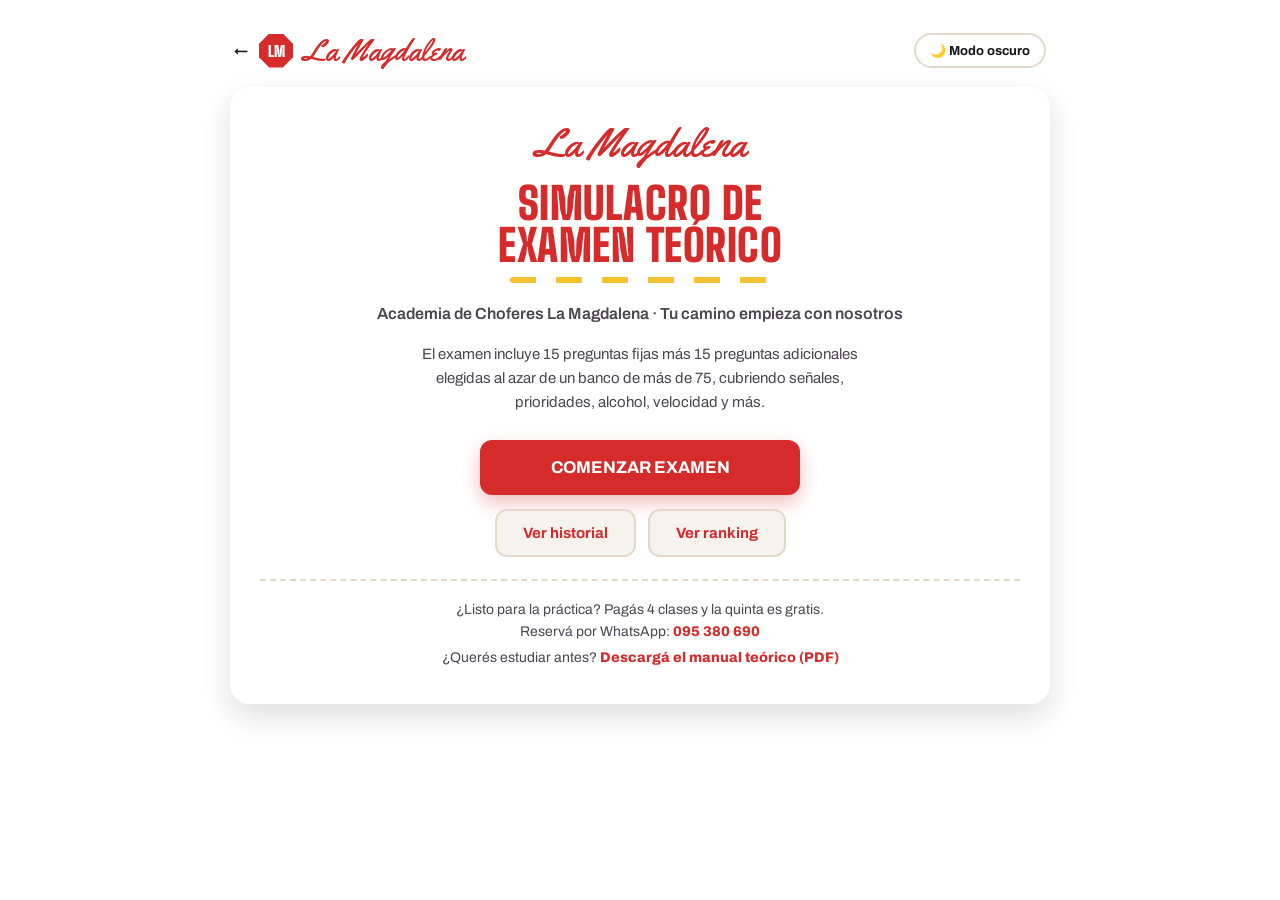
==== commit 6df60b66: "Add files via upload" ====
--- a/simulacro.html
+++ b/simulacro.html
@@ -1,9 +1,19 @@
 <!DOCTYPE html>
-<html lang="es">
+<html lang="es-UY">
 <head>
 <meta charset="UTF-8">
-<meta name="viewport" content="width=device-width, initial-scale=1.0">
-<title>Simulacro de Examen Teórico · La Magdalena Academia de Choferes</title>
+<meta name="viewport" content="width=device-width, initial-scale=1.0, viewport-fit=cover">
+<title>Simulacro de examen teórico de manejo | Academia de Choferes La Magdalena</title>
+<meta name="description" content="Practicá gratis para el examen teórico de manejo: 30 preguntas con cronómetro, revisión de respuestas, explicaciones e historial de puntajes. Academia de Choferes La Magdalena.">
+<meta name="theme-color" content="#15141A">
+<link rel="canonical" href="https://academia-la-magdalena.vercel.app/simulacro.html">
+<meta property="og:type" content="website">
+<meta property="og:locale" content="es_UY">
+<meta property="og:title" content="Simulacro de examen teórico | La Magdalena">
+<meta property="og:description" content="30 preguntas con cronómetro, revisión y explicaciones. Gratis, desde tu celular.">
+<meta property="og:url" content="https://academia-la-magdalena.vercel.app/simulacro.html">
+<meta property="og:image" content="https://academia-la-magdalena.vercel.app/assets/images/og-la-magdalena.jpg">
+<meta name="twitter:card" content="summary_large_image">
 <link rel="icon" type="image/png" href="assets/images/icono.png">
 <link rel="preconnect" href="https://fonts.googleapis.com">
 <link rel="preconnect" href="https://fonts.gstatic.com" crossorigin>
@@ -14,9 +24,9 @@
     --azul-oscuro: #A81F22;
     --amarillo: #F2C230;
     --dorado: #C9A15B;
-    --fondo: #F3EDE2;
+    --fondo: #FFFFFF;
     --tarjeta: #ffffff;
-    --gris-claro: #F7F3EC;
+    --gris-claro: #F6F3EE;
     --gris-medio: #E2D9CA;
     --texto: #15141A;
     --texto-suave: #4A4550;
@@ -243,12 +253,13 @@
   .marca .octo{ width:34px; height:34px; background:#D52B2B; color:#fff; display:inline-flex; align-items:center; justify-content:center;
     clip-path: polygon(30% 0,70% 0,100% 30%,100% 70%,70% 100%,30% 100%,0 70%,0 30%);
     font-family:'Big Shoulders Display','Arial Narrow',sans-serif; font-weight:900; font-size:15px; letter-spacing:0; }
-  .marca .script{ font-family:'Yellowtail', cursive; font-size:24px; font-weight:400; letter-spacing:0; color: var(--dorado); }
-  .logo-academia{ font-family:'Yellowtail', cursive; font-size: 24px; letter-spacing: 0; font-weight:400; padding: 4px 18px; }
+  .marca .script{ font-family:'Yellowtail', cursive; font-size:30px; font-weight:400; letter-spacing:0; color: #D52B2B; }
+  .logo-academia{ font-family:'Yellowtail', cursive; font-size: 40px; letter-spacing: 0; font-weight:400; padding: 0 6px; background: transparent !important; color: #D52B2B !important; line-height:1.1; }
   .ruta{ height:6px; margin: 10px auto 22px; max-width: 260px; background: repeating-linear-gradient(90deg, var(--amarillo) 0 26px, transparent 26px 46px); border-radius: 3px; }
   .cta-academia{ margin-top: 22px; padding-top: 18px; border-top: 2px dashed var(--gris-medio); font-size: 14px; color: var(--texto-suave); text-align:center; line-height:1.6; }
   .cta-academia a{ color: var(--azul); font-weight: 800; text-decoration:none; }
-  @media (max-width: 600px){ .titulo-principal{ font-size: 34px; } }
+  .marca .script{ white-space:nowrap; }
+  @media (max-width: 600px){ .titulo-principal{ font-size: 34px; } .marca .script{ font-size:25px; } .logo-academia{ font-size:34px; } }
 </style>
 </head>
 <body>
@@ -281,8 +292,9 @@
         <button class="btn btn-secundario" id="btn-ver-historial">Ver historial</button>
         <button class="btn btn-secundario" id="btn-ver-ranking">Ver ranking</button>
       </div>
-      <p class="cta-academia">¿Listo para la práctica? Pagás 4 clases de auto y la 5ª es gratis.<br>
+      <p class="cta-academia">¿Listo para la práctica? Pagás 4 clases y la quinta es gratis.<br>
         Reservá por WhatsApp: <a href="https://wa.me/59895380690">095 380 690</a></p>
+      <p class="cta-academia" style="border-top:0;margin-top:0;padding-top:4px;">¿Querés estudiar antes? <a href="assets/docs/guia-nacional-de-conduccion.pdf" target="_blank" rel="noopener">Descargá el manual teórico (PDF)</a></p>
     </div>
 
     <div class="tarjeta" id="seccion-historial">
